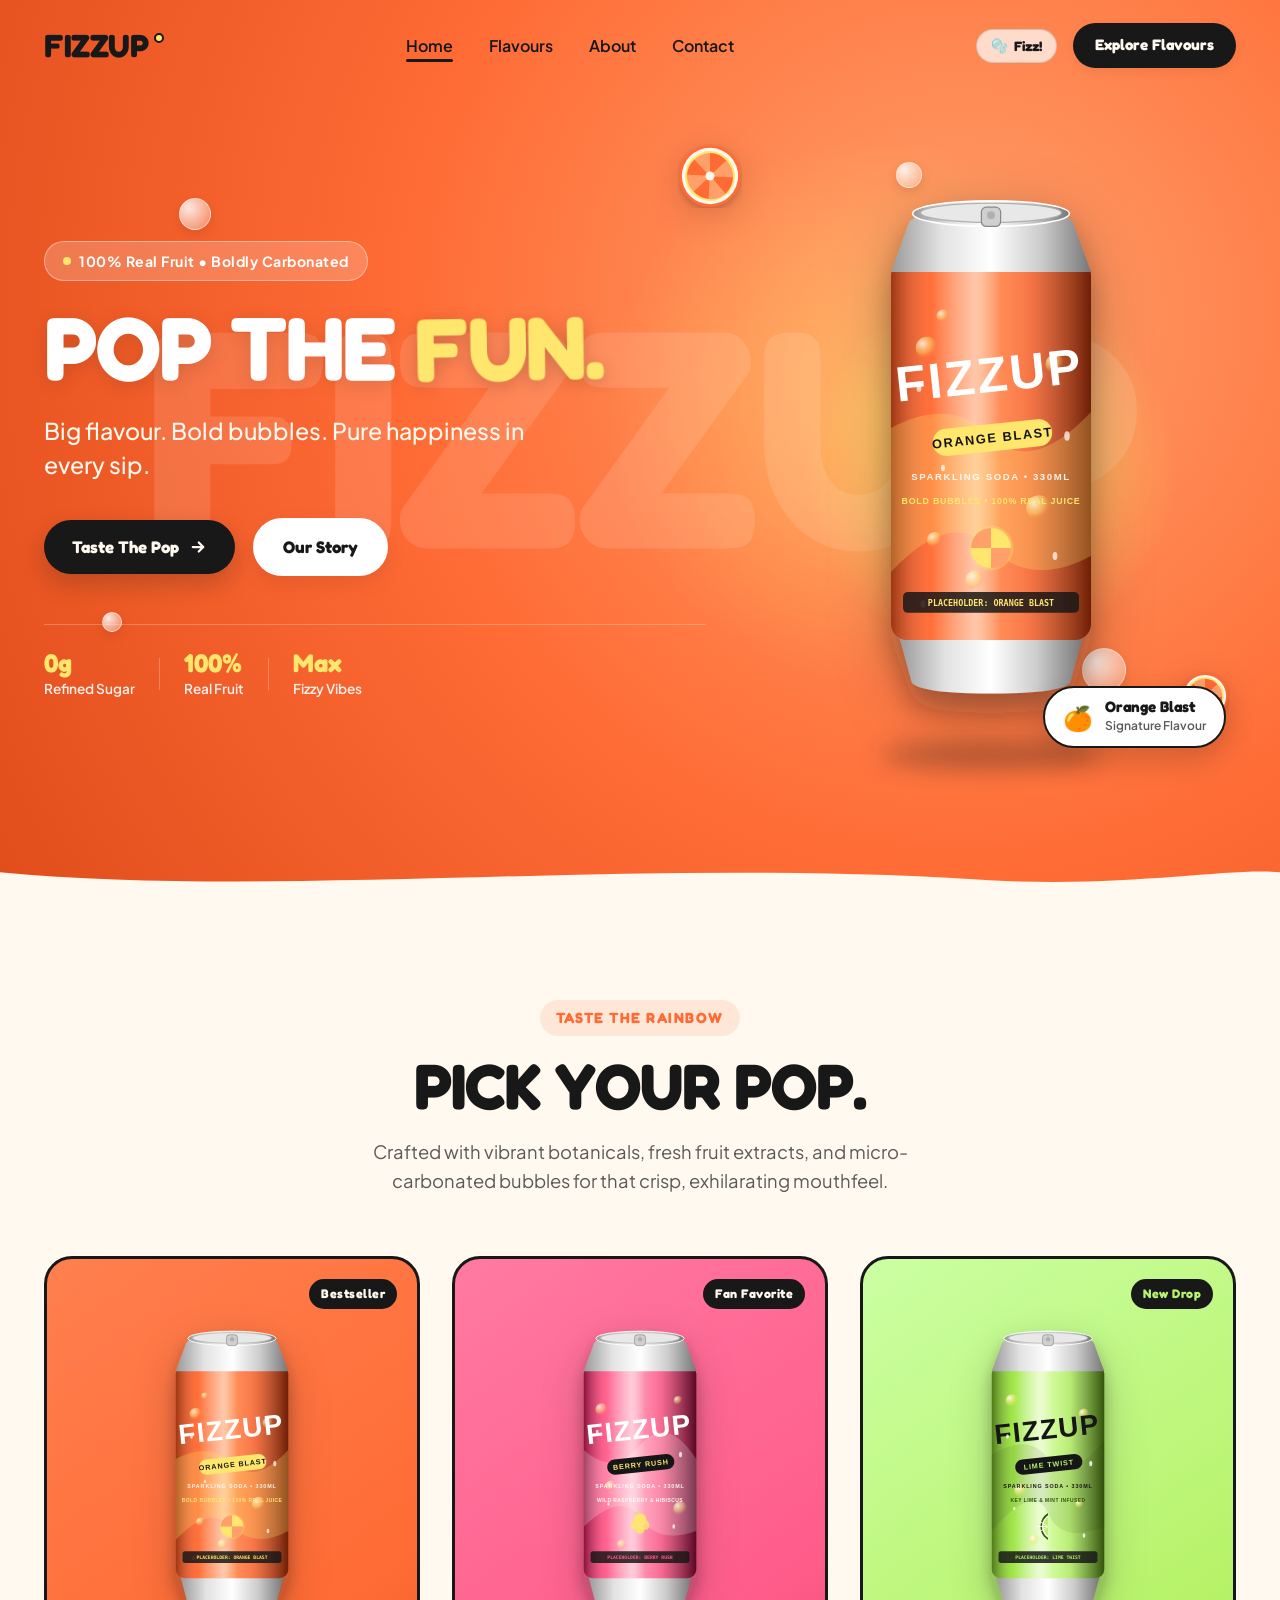
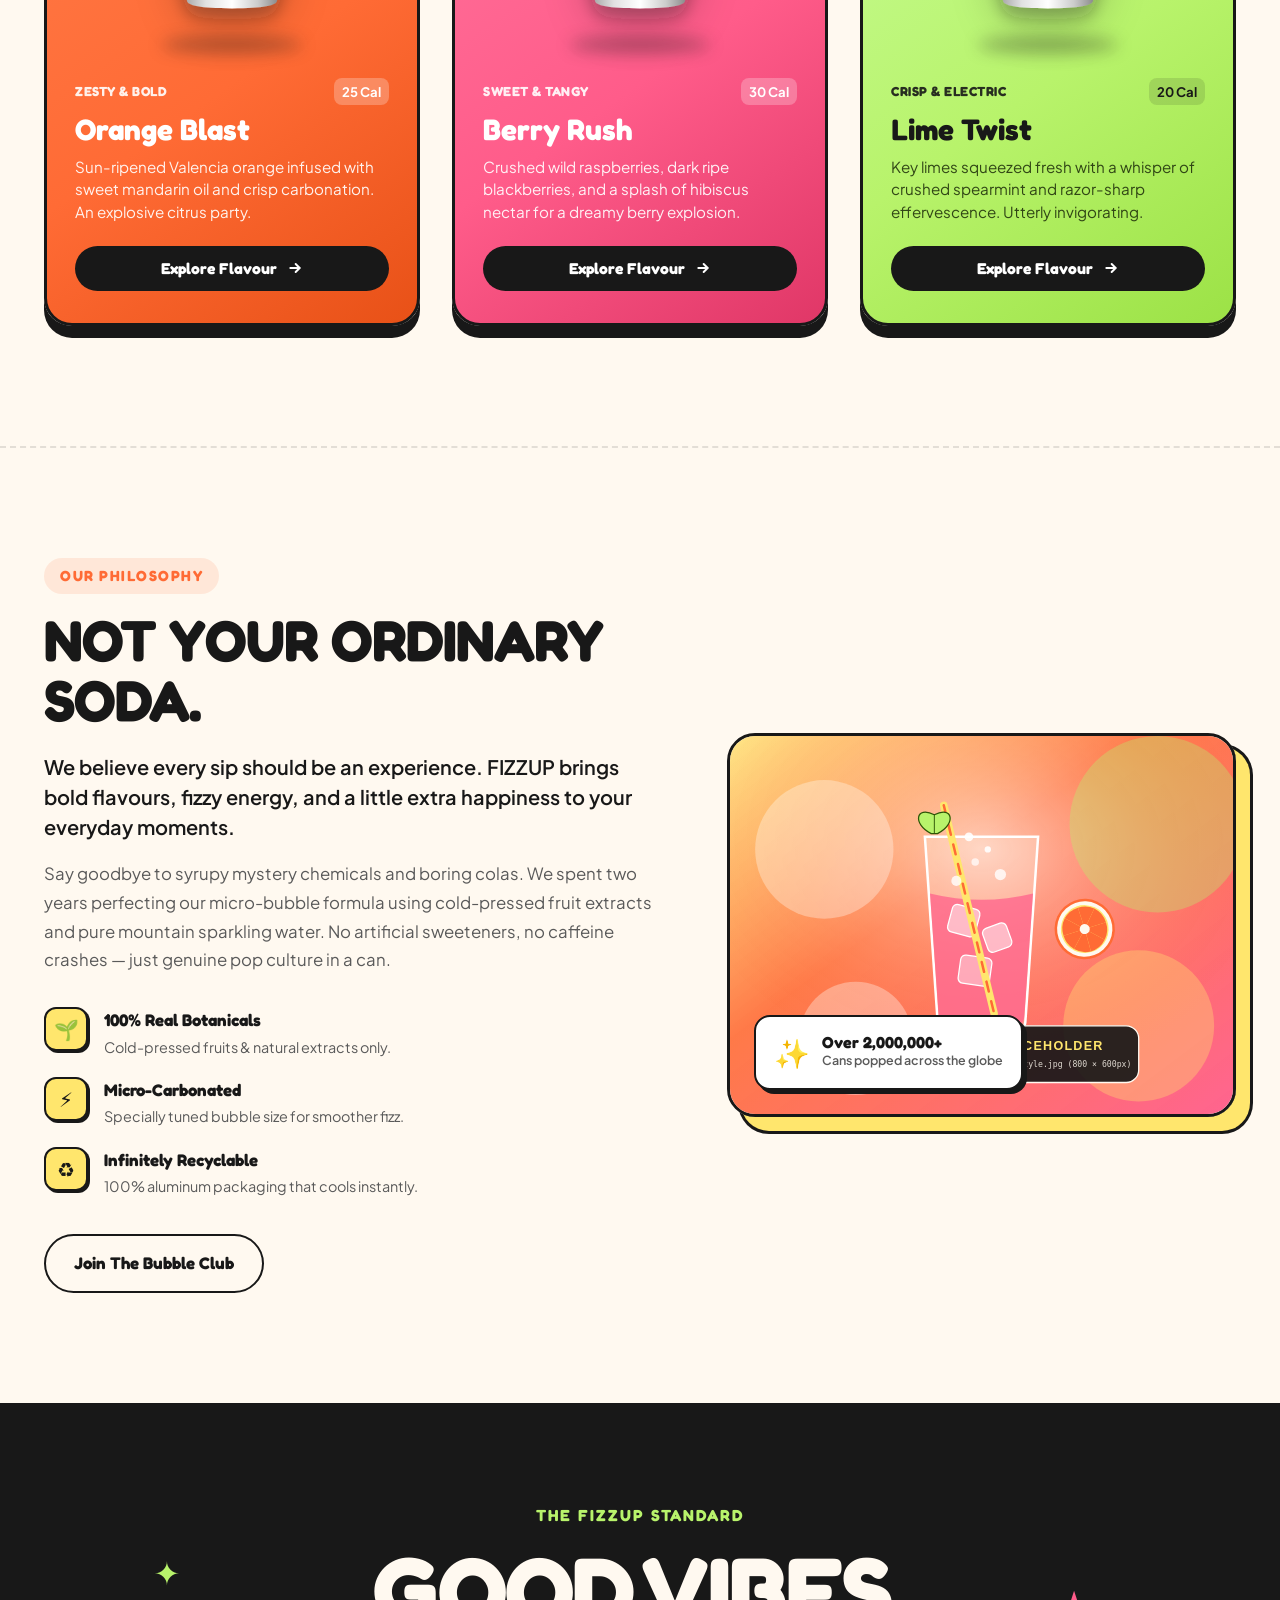
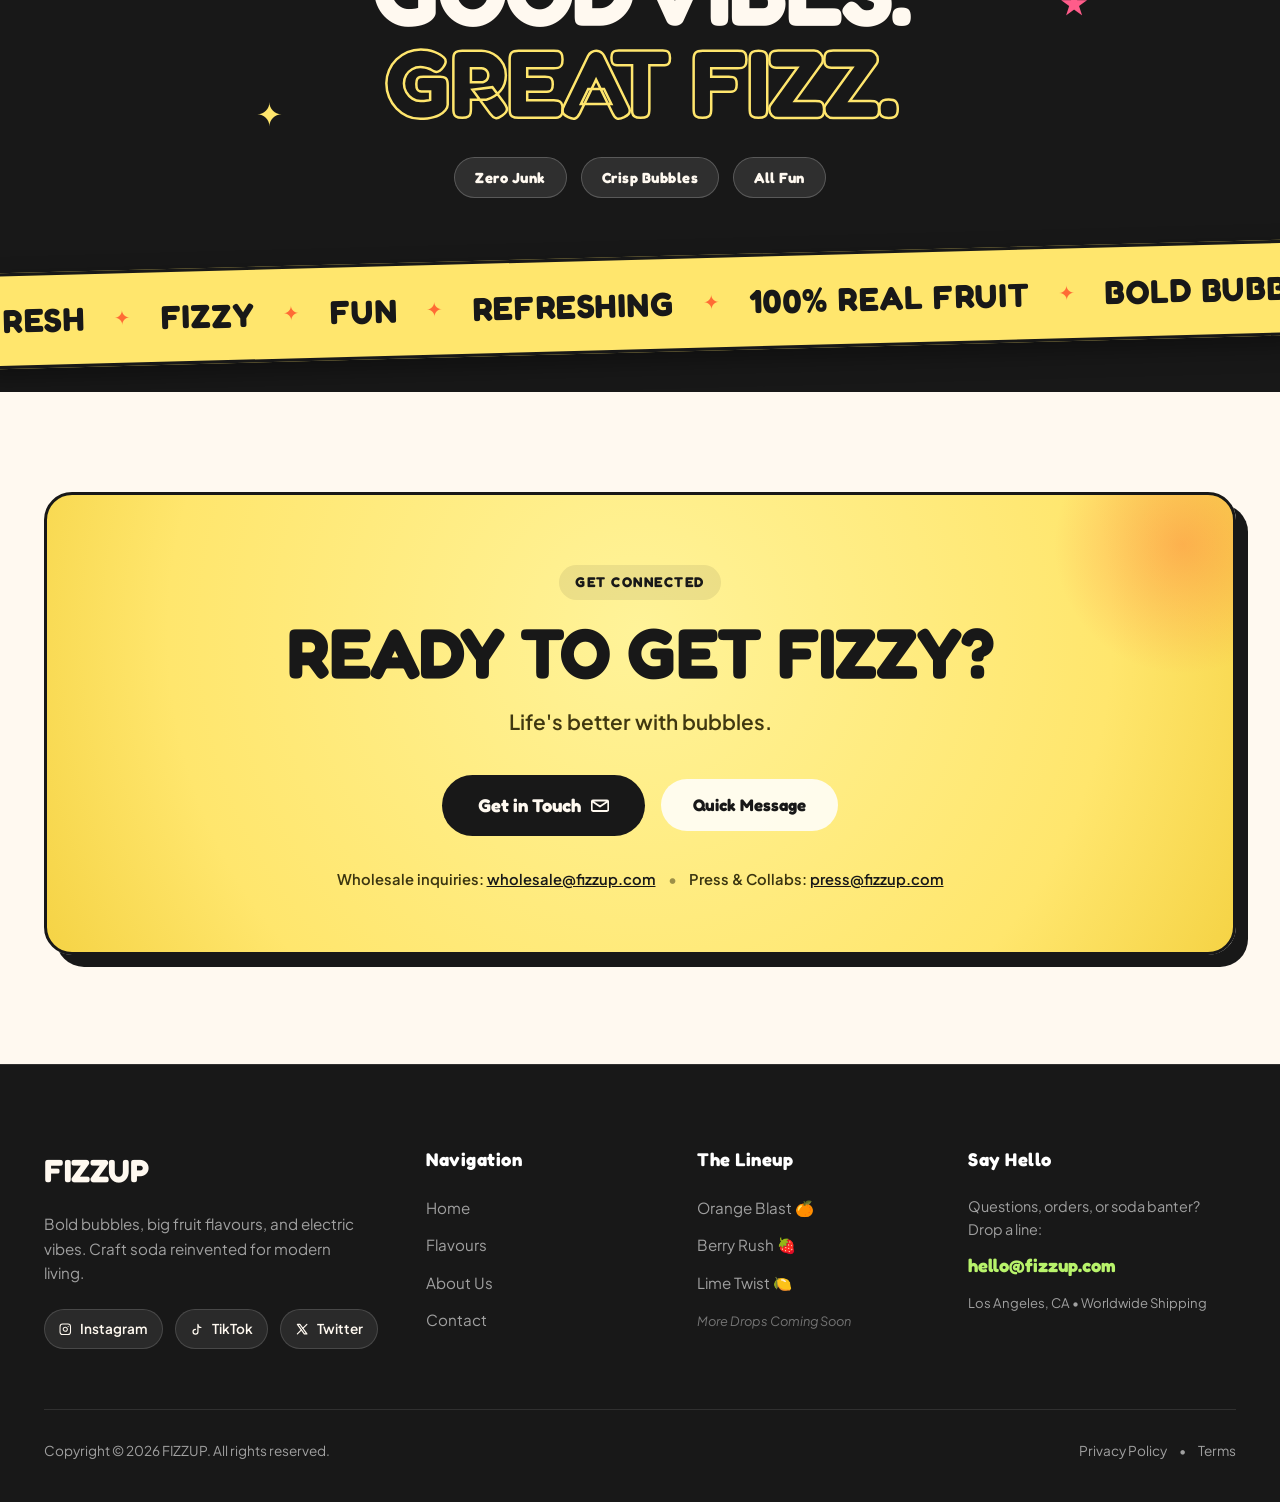
==== index.html @ 69616438 "Initial commit: FIZZUP modern soda brand static website" ====
<!DOCTYPE html>
<html lang="en">
<head>
  <meta charset="UTF-8">
  <meta name="viewport" content="width=device-width, initial-scale=1.0">
  <title>FIZZUP — Pop The Fun | Modern Craft Soda</title>
  <meta name="description" content="FIZZUP is a modern, playful craft soda brand. Big flavour. Bold bubbles. Pure happiness in every sip. Explore our flavours: Orange Blast, Berry Rush, and Lime Twist.">
  <meta name="theme-color" content="#FF6B35">

  <!-- Google Fonts: Fredoka (Bold & Rounded) + Plus Jakarta Sans (Clean Modern Sans) -->
  <link rel="preconnect" href="https://fonts.googleapis.com">
  <link rel="preconnect" href="https://fonts.gstatic.com" crossorigin>
  <link href="https://fonts.googleapis.com/css2?family=Fredoka:wght@500;600;700;800;900&family=Plus+Jakarta+Sans:wght@400;500;600;700;800&display=swap" rel="stylesheet">

  <link rel="stylesheet" href="style.css">
</head>
<body>

  <!-- ==============================================
       SECTION 1: NAVIGATION
       ============================================== -->
  <header class="header" id="navbar">
    <div class="nav-container">
      <!-- Left: Logo -->
      <a href="#home" class="logo" aria-label="FIZZUP Homepage">
        <span class="logo-text">FIZZUP</span>
        <span class="logo-bubble" aria-hidden="true"></span>
      </a>

      <!-- Center: Navigation Links -->
      <nav class="nav-menu" id="navMenu" aria-label="Primary Navigation">
        <ul class="nav-list">
          <li class="nav-item"><a href="#home" class="nav-link active">Home</a></li>
          <li class="nav-item"><a href="#flavours" class="nav-link">Flavours</a></li>
          <li class="nav-item"><a href="#about" class="nav-link">About</a></li>
          <li class="nav-item"><a href="#contact" class="nav-link">Contact</a></li>
        </ul>
      </nav>

      <!-- Right: Action CTA & Mobile Toggle -->
      <div class="nav-actions">
        <!-- Interactive sound effect toggle (Web Audio API synthesis) -->
        <button type="button" class="fizz-sound-btn" id="fizzSoundBtn" title="Play fizz sound effect" aria-label="Play fizz sound effect">
          <span class="fizz-icon" aria-hidden="true">🫧</span>
          <span class="fizz-text">Fizz!</span>
        </button>

        <a href="#flavours" class="btn btn-nav">Explore Flavours</a>

        <!-- Mobile Menu Toggle Button -->
        <button class="nav-toggle" id="navToggle" aria-label="Toggle navigation menu" aria-expanded="false" aria-controls="navMenu">
          <span class="hamburger-bar"></span>
          <span class="hamburger-bar"></span>
          <span class="hamburger-bar"></span>
        </button>
      </div>
    </div>
  </header>

  <!-- Mobile Overlay Backdrop -->
  <div class="mobile-backdrop" id="mobileBackdrop" aria-hidden="true"></div>

  <main>
    <!-- ==============================================
         SECTION 2: HERO SECTION
         ============================================== -->
    <section class="hero-section" id="home">
      <!-- Decorative radial gradient background elements -->
      <div class="hero-bg-glow" aria-hidden="true"></div>
      
      <!-- Oversized Background Typography -->
      <div class="hero-giant-watermark" aria-hidden="true">FIZZUP</div>

      <!-- Floating decorative particles & citrus slices -->
      <div class="floating-bubble bubble-1" aria-hidden="true"></div>
      <div class="floating-bubble bubble-2" aria-hidden="true"></div>
      <div class="floating-bubble bubble-3" aria-hidden="true"></div>
      <div class="floating-bubble bubble-4" aria-hidden="true"></div>
      
      <div class="floating-citrus citrus-1" aria-hidden="true">
        <img src="assets/images/citrus-slice.svg" alt="" width="64" height="64" loading="eager">
      </div>
      <div class="floating-citrus citrus-2" aria-hidden="true">
        <img src="assets/images/citrus-slice.svg" alt="" width="48" height="48" loading="eager">
      </div>

      <div class="container hero-container">
        <!-- Left: Headline & Description -->
        <div class="hero-content">
          <div class="hero-badge">
            <span class="badge-dot"></span>
            100% Real Fruit • Boldly Carbonated
          </div>

          <h1 class="hero-title">
            POP THE <span class="text-highlight">FUN.</span>
          </h1>

          <p class="hero-subtext">
            Big flavour. Bold bubbles. Pure happiness in every sip.
          </p>

          <div class="hero-cta-group">
            <a href="#flavours" class="btn btn-primary">
              <span>Taste The Pop</span>
              <svg class="btn-arrow" viewBox="0 0 20 20" fill="none" width="18" height="18" aria-hidden="true">
                <path d="M4.167 10h11.666m-5-5l5 5-5 5" stroke="currentColor" stroke-width="2.5" stroke-linecap="round" stroke-linejoin="round"/>
              </svg>
            </a>
            <a href="#about" class="btn btn-secondary">Our Story</a>
          </div>

          <!-- Quick stats / perks -->
          <div class="hero-perks">
            <div class="perk-item">
              <span class="perk-number">0g</span>
              <span class="perk-label">Refined Sugar</span>
            </div>
            <div class="perk-divider" aria-hidden="true"></div>
            <div class="perk-item">
              <span class="perk-number">100%</span>
              <span class="perk-label">Real Fruit</span>
            </div>
            <div class="perk-divider" aria-hidden="true"></div>
            <div class="perk-item">
              <span class="perk-number">Max</span>
              <span class="perk-label">Fizzy Vibes</span>
            </div>
          </div>
        </div>

        <!-- Right: Soda Can Visual with Soft Shadow & Parallax -->
        <div class="hero-visual" id="heroVisual">
          <div class="hero-can-wrapper">
            <!-- Decorative colored ring behind can -->
            <div class="can-backdrop-ring" aria-hidden="true"></div>

            <!-- Soda Can Placeholder -->
            <div class="soda-can-float">
              <!--
                Product Imagery Placeholder:
                Replace 'assets/images/can-orange-blast.svg' with your transparent PNG:
                e.g. assets/images/orange-blast-can.png
              -->
              <img 
                src="assets/images/can-orange-blast.svg" 
                alt="FIZZUP Orange Blast Soda Can - Bold Citrus Sparkler" 
                class="hero-can-img"
                id="heroCan"
                width="340" 
                height="595"
              >
            </div>

            <!-- Soft realistic shadow below the can -->
            <div class="can-ground-shadow" aria-hidden="true"></div>
          </div>

          <!-- Floating Flavour Tag Badge -->
          <div class="hero-flavour-badge" aria-hidden="true">
            <span class="badge-icon">🍊</span>
            <div class="badge-info">
              <span class="badge-title">Orange Blast</span>
              <span class="badge-sub">Signature Flavour</span>
            </div>
          </div>
        </div>
      </div>

      <!-- Smooth bottom curve divider -->
      <div class="hero-wave-divider" aria-hidden="true">
        <svg viewBox="0 0 1440 100" fill="none" preserveAspectRatio="none">
          <path d="M0,40 C320,95 700,10 1100,55 C1260,75 1380,30 1440,40 L1440,100 L0,100 Z" fill="#FFF9F0"/>
        </svg>
      </div>
    </section>

    <!-- ==============================================
         SECTION 3: EXPLORE OUR FLAVOURS
         ============================================== -->
    <section class="flavours-section" id="flavours">
      <div class="container">
        <div class="section-header text-center reveal">
          <span class="section-tag">Taste The Rainbow</span>
          <h2 class="section-title">PICK YOUR POP.</h2>
          <p class="section-subtitle">
            Crafted with vibrant botanicals, fresh fruit extracts, and micro-carbonated bubbles for that crisp, exhilarating mouthfeel.
          </p>
        </div>

        <!-- Flavour Cards Grid -->
        <div class="flavour-grid">
          <!-- Card 1: Orange Blast -->
          <article class="flavour-card card-orange reveal" data-flavour="orange">
            <div class="card-bg-glow" aria-hidden="true"></div>
            <div class="card-tag">Bestseller</div>

            <div class="card-image-wrap">
              <!-- Placeholder: Replace with assets/images/can-orange-blast.png -->
              <img 
                src="assets/images/can-orange-blast.svg" 
                alt="FIZZUP Orange Blast Soda Can" 
                class="flavour-can-img" 
                loading="lazy"
                width="220" 
                height="385"
              >
              <div class="card-can-shadow" aria-hidden="true"></div>
            </div>

            <div class="card-content">
              <div class="flavour-meta">
                <span class="meta-tag">Zesty &amp; Bold</span>
                <span class="meta-calories">25 Cal</span>
              </div>
              <h3 class="flavour-name">Orange Blast</h3>
              <p class="flavour-desc">
                Sun-ripened Valencia orange infused with sweet mandarin oil and crisp carbonation. An explosive citrus party.
              </p>
              <button 
                type="button" 
                class="btn btn-flavour open-flavour-modal" 
                data-target="orange"
                aria-label="Explore Orange Blast flavour details"
              >
                <span>Explore Flavour</span>
                <svg viewBox="0 0 20 20" fill="none" width="16" height="16" aria-hidden="true">
                  <path d="M4.167 10h11.666m-5-5l5 5-5 5" stroke="currentColor" stroke-width="2.5" stroke-linecap="round"/>
                </svg>
              </button>
            </div>
          </article>

          <!-- Card 2: Berry Rush -->
          <article class="flavour-card card-pink reveal" data-flavour="berry">
            <div class="card-bg-glow" aria-hidden="true"></div>
            <div class="card-tag">Fan Favorite</div>

            <div class="card-image-wrap">
              <!-- Placeholder: Replace with assets/images/can-berry-rush.png -->
              <img 
                src="assets/images/can-berry-rush.svg" 
                alt="FIZZUP Berry Rush Soda Can" 
                class="flavour-can-img" 
                loading="lazy"
                width="220" 
                height="385"
              >
              <div class="card-can-shadow" aria-hidden="true"></div>
            </div>

            <div class="card-content">
              <div class="flavour-meta">
                <span class="meta-tag">Sweet &amp; Tangy</span>
                <span class="meta-calories">30 Cal</span>
              </div>
              <h3 class="flavour-name">Berry Rush</h3>
              <p class="flavour-desc">
                Crushed wild raspberries, dark ripe blackberries, and a splash of hibiscus nectar for a dreamy berry explosion.
              </p>
              <button 
                type="button" 
                class="btn btn-flavour open-flavour-modal" 
                data-target="berry"
                aria-label="Explore Berry Rush flavour details"
              >
                <span>Explore Flavour</span>
                <svg viewBox="0 0 20 20" fill="none" width="16" height="16" aria-hidden="true">
                  <path d="M4.167 10h11.666m-5-5l5 5-5 5" stroke="currentColor" stroke-width="2.5" stroke-linecap="round"/>
                </svg>
              </button>
            </div>
          </article>

          <!-- Card 3: Lime Twist -->
          <article class="flavour-card card-green reveal" data-flavour="lime">
            <div class="card-bg-glow" aria-hidden="true"></div>
            <div class="card-tag">New Drop</div>

            <div class="card-image-wrap">
              <!-- Placeholder: Replace with assets/images/can-lime-twist.png -->
              <img 
                src="assets/images/can-lime-twist.svg" 
                alt="FIZZUP Lime Twist Soda Can" 
                class="flavour-can-img" 
                loading="lazy"
                width="220" 
                height="385"
              >
              <div class="card-can-shadow" aria-hidden="true"></div>
            </div>

            <div class="card-content">
              <div class="flavour-meta">
                <span class="meta-tag">Crisp &amp; Electric</span>
                <span class="meta-calories">20 Cal</span>
              </div>
              <h3 class="flavour-name">Lime Twist</h3>
              <p class="flavour-desc">
                Key limes squeezed fresh with a whisper of crushed spearmint and razor-sharp effervescence. Utterly invigorating.
              </p>
              <button 
                type="button" 
                class="btn btn-flavour open-flavour-modal" 
                data-target="lime"
                aria-label="Explore Lime Twist flavour details"
              >
                <span>Explore Flavour</span>
                <svg viewBox="0 0 20 20" fill="none" width="16" height="16" aria-hidden="true">
                  <path d="M4.167 10h11.666m-5-5l5 5-5 5" stroke="currentColor" stroke-width="2.5" stroke-linecap="round"/>
                </svg>
              </button>
            </div>
          </article>
        </div>
      </div>
    </section>

    <!-- ==============================================
         SECTION 4: BRAND STORY
         ============================================== -->
    <section class="brand-story-section" id="about">
      <div class="container">
        <div class="story-grid">
          <!-- Text Column (Left) -->
          <div class="story-content reveal">
            <span class="section-tag">Our Philosophy</span>
            <h2 class="story-heading">
              NOT YOUR ORDINARY SODA.
            </h2>
            <p class="story-lead">
              We believe every sip should be an experience. FIZZUP brings bold flavours, fizzy energy, and a little extra happiness to your everyday moments.
            </p>
            <p class="story-body">
              Say goodbye to syrupy mystery chemicals and boring colas. We spent two years perfecting our micro-bubble formula using cold-pressed fruit extracts and pure mountain sparkling water. No artificial sweeteners, no caffeine crashes — just genuine pop culture in a can.
            </p>

            <!-- Key Feature Badges -->
            <div class="story-features">
              <div class="feature-item">
                <div class="feature-icon" aria-hidden="true">🌱</div>
                <div class="feature-text">
                  <h4>100% Real Botanicals</h4>
                  <p>Cold-pressed fruits & natural extracts only.</p>
                </div>
              </div>

              <div class="feature-item">
                <div class="feature-icon" aria-hidden="true">⚡</div>
                <div class="feature-text">
                  <h4>Micro-Carbonated</h4>
                  <p>Specially tuned bubble size for smoother fizz.</p>
                </div>
              </div>

              <div class="feature-item">
                <div class="feature-icon" aria-hidden="true">♻️</div>
                <div class="feature-text">
                  <h4>Infinitely Recyclable</h4>
                  <p>100% aluminum packaging that cools instantly.</p>
                </div>
              </div>
            </div>

            <div class="story-cta">
              <a href="#contact" class="btn btn-secondary-dark">Join The Bubble Club</a>
            </div>
          </div>

          <!-- Media / Placeholder Column (Right) -->
          <div class="story-media reveal">
            <div class="story-image-card">
              <!-- Placeholder: Replace with assets/images/brand-lifestyle.jpg -->
              <img 
                src="assets/images/brand-story.svg" 
                alt="FIZZUP Sparkling Soda Lifestyle and Pouring Glass Placeholder" 
                class="story-img"
                loading="lazy"
                width="640" 
                height="480"
              >
              
              <!-- Floating stat chip on image -->
              <div class="story-float-card" aria-hidden="true">
                <span class="float-emoji">✨</span>
                <div>
                  <span class="float-title">Over 2,000,000+</span>
                  <span class="float-sub">Cans popped across the globe</span>
                </div>
              </div>
            </div>
          </div>
        </div>
      </div>
    </section>

    <!-- ==============================================
         SECTION 5: FULL-WIDTH STATEMENT & MARQUEE
         ============================================== -->
    <section class="statement-section" aria-label="Brand Mantra">
      <div class="statement-banner">
        <div class="statement-particles" aria-hidden="true">
          <span class="sparkle s1">✦</span>
          <span class="sparkle s2">★</span>
          <span class="sparkle s3">✦</span>
        </div>

        <div class="container text-center">
          <p class="statement-pretitle">The FIZZUP Standard</p>
          <h2 class="statement-headline">
            GOOD VIBES. <br><span class="outline-text">GREAT FIZZ.</span>
          </h2>
          <div class="statement-badge-row">
            <span class="pill-badge">Zero Junk</span>
            <span class="pill-badge">Crisp Bubbles</span>
            <span class="pill-badge">All Fun</span>
          </div>
        </div>
      </div>

      <!-- Scrolling Marquee Banner -->
      <div class="marquee-wrapper" aria-hidden="true">
        <div class="marquee-track">
          <div class="marquee-group">
            <span>FRESH</span><span class="star-sep">✦</span>
            <span>FIZZY</span><span class="star-sep">✦</span>
            <span>FUN</span><span class="star-sep">✦</span>
            <span>REFRESHING</span><span class="star-sep">✦</span>
            <span>100% REAL FRUIT</span><span class="star-sep">✦</span>
            <span>BOLD BUBBLES</span><span class="star-sep">✦</span>
            <span>CRISP SIP</span><span class="star-sep">✦</span>
            <span>POP THE FUN</span><span class="star-sep">✦</span>
          </div>
          <div class="marquee-group" aria-hidden="true">
            <span>FRESH</span><span class="star-sep">✦</span>
            <span>FIZZY</span><span class="star-sep">✦</span>
            <span>FUN</span><span class="star-sep">✦</span>
            <span>REFRESHING</span><span class="star-sep">✦</span>
            <span>100% REAL FRUIT</span><span class="star-sep">✦</span>
            <span>BOLD BUBBLES</span><span class="star-sep">✦</span>
            <span>CRISP SIP</span><span class="star-sep">✦</span>
            <span>POP THE FUN</span><span class="star-sep">✦</span>
          </div>
        </div>
      </div>
    </section>

    <!-- ==============================================
         SECTION 6: CONTACT / CTA
         ============================================== -->
    <section class="contact-section" id="contact">
      <div class="container">
        <div class="contact-card reveal">
          <div class="contact-decor-glow" aria-hidden="true"></div>

          <div class="contact-content text-center">
            <span class="contact-tag">Get Connected</span>
            <h2 class="contact-heading">READY TO GET FIZZY?</h2>
            <p class="contact-subtext">Life's better with bubbles.</p>

            <div class="contact-actions">
              <a href="mailto:hello@fizzup.com" class="btn btn-cta" id="contactCtaBtn">
                <span>Get in Touch</span>
                <svg viewBox="0 0 20 20" fill="none" width="18" height="18" aria-hidden="true">
                  <path d="M2.5 6.667L10 11.667L17.5 6.667M2.5 5H17.5C18.42 5 19.167 5.746 19.167 6.667V15C19.167 15.92 18.42 16.667 17.5 16.667H2.5C1.58 16.667 0.833 15.92 0.833 15V6.667C0.833 5.746 1.58 5 2.5 5Z" stroke="currentColor" stroke-width="2" stroke-linecap="round" stroke-linejoin="round"/>
                </svg>
              </a>
              <button type="button" class="btn btn-secondary-light" id="openQuickFormBtn">
                Quick Message
              </button>
            </div>

            <!-- Quick interactive inline message form (hidden by default, toggles on click) -->
            <form class="quick-contact-form" id="quickContactForm" style="display: none;" aria-label="Quick contact message form">
              <div class="form-row">
                <input type="text" id="contactName" placeholder="Your name" required class="form-input">
                <input type="email" id="contactEmail" placeholder="your@email.com" required class="form-input">
              </div>
              <textarea id="contactMessage" rows="3" placeholder="Tell us how you'd like to collaborate or where to stock FIZZUP..." required class="form-input"></textarea>
              <button type="submit" class="btn btn-primary btn-submit">
                <span>Send Message</span>
              </button>
              <div class="form-feedback" id="formFeedback" role="status" aria-live="polite"></div>
            </form>

            <div class="contact-direct-links">
              <span>Wholesale inquiries: <a href="mailto:wholesale@fizzup.com">wholesale@fizzup.com</a></span>
              <span class="dot-sep">•</span>
              <span>Press &amp; Collabs: <a href="mailto:press@fizzup.com">press@fizzup.com</a></span>
            </div>
          </div>
        </div>
      </div>
    </section>
  </main>

  <!-- ==============================================
       SECTION 7: FOOTER
       ============================================== -->
  <footer class="footer">
    <div class="container">
      <div class="footer-top">
        <!-- Brand Info -->
        <div class="footer-brand">
          <a href="#home" class="logo logo-footer" aria-label="FIZZUP Home">
            <span class="logo-text">FIZZUP</span>
          </a>
          <p class="footer-tagline">
            Bold bubbles, big fruit flavours, and electric vibes. Craft soda reinvented for modern living.
          </p>
          <div class="footer-socials">
            <a href="https://instagram.com" target="_blank" rel="noopener noreferrer" class="social-link" aria-label="FIZZUP on Instagram">
              <svg width="20" height="20" viewBox="0 0 24 24" fill="none" stroke="currentColor" stroke-width="2" stroke-linecap="round" stroke-linejoin="round" aria-hidden="true">
                <rect x="2" y="2" width="20" height="20" rx="5" ry="5"></rect>
                <path d="M16 11.37A4 4 0 1 1 12.63 8 4 4 0 0 1 16 11.37z"></path>
                <line x1="17.5" y1="6.5" x2="17.51" y2="6.5"></line>
              </svg>
              <span>Instagram</span>
            </a>
            <a href="https://tiktok.com" target="_blank" rel="noopener noreferrer" class="social-link" aria-label="FIZZUP on TikTok">
              <svg width="20" height="20" viewBox="0 0 24 24" fill="none" stroke="currentColor" stroke-width="2" stroke-linecap="round" stroke-linejoin="round" aria-hidden="true">
                <path d="M9 12a4 4 0 1 0 4 4V4a5 5 0 0 0 5 5"></path>
              </svg>
              <span>TikTok</span>
            </a>
            <a href="https://twitter.com" target="_blank" rel="noopener noreferrer" class="social-link" aria-label="FIZZUP on X / Twitter">
              <svg width="20" height="20" viewBox="0 0 24 24" fill="none" stroke="currentColor" stroke-width="2" stroke-linecap="round" stroke-linejoin="round" aria-hidden="true">
                <path d="M4 4l11.733 16h4.267l-11.733 -16z"></path>
                <path d="M4 20l6.768 -6.768m2.46 -2.46l6.772 -6.772"></path>
              </svg>
              <span>Twitter</span>
            </a>
          </div>
        </div>

        <!-- Navigation Links -->
        <div class="footer-links-col">
          <h4 class="footer-col-title">Navigation</h4>
          <ul class="footer-nav">
            <li><a href="#home">Home</a></li>
            <li><a href="#flavours">Flavours</a></li>
            <li><a href="#about">About Us</a></li>
            <li><a href="#contact">Contact</a></li>
          </ul>
        </div>

        <!-- Flavours List -->
        <div class="footer-links-col">
          <h4 class="footer-col-title">The Lineup</h4>
          <ul class="footer-nav">
            <li><a href="#flavours" class="flavour-quick-link" data-target="orange">Orange Blast 🍊</a></li>
            <li><a href="#flavours" class="flavour-quick-link" data-target="berry">Berry Rush 🍓</a></li>
            <li><a href="#flavours" class="flavour-quick-link" data-target="lime">Lime Twist 🍋</a></li>
            <li><span class="upcoming-label">More Drops Coming Soon</span></li>
          </ul>
        </div>

        <!-- Contact Email Box -->
        <div class="footer-links-col">
          <h4 class="footer-col-title">Say Hello</h4>
          <p class="footer-contact-info">
            Questions, orders, or soda banter? Drop a line:
          </p>
          <a href="mailto:hello@fizzup.com" class="footer-email-link">
            hello@fizzup.com
          </a>
          <span class="footer-location">Los Angeles, CA • Worldwide Shipping</span>
        </div>
      </div>

      <!-- Footer Bottom -->
      <div class="footer-bottom">
        <p class="copyright">
          Copyright &copy; 2026 FIZZUP. All rights reserved.
        </p>
        <div class="footer-legal">
          <a href="#privacy" onclick="alert('Privacy Policy: FIZZUP strictly protects your data. We never share customer information.'); return false;">Privacy Policy</a>
          <span class="sep">•</span>
          <a href="#terms" onclick="alert('Terms of Service: Stay hydrated, drink responsibly, and enjoy the bubbles!'); return false;">Terms</a>
        </div>
      </div>
    </div>
  </footer>

  <!-- ==============================================
       INTERACTIVE FLAVOUR DETAIL MODAL
       ============================================== -->
  <div class="modal-backdrop" id="flavourModal" role="dialog" aria-modal="true" aria-labelledby="modalTitle" aria-hidden="true">
    <div class="modal-card">
      <button type="button" class="modal-close" id="modalCloseBtn" aria-label="Close details modal">&times;</button>
      <div class="modal-body" id="modalBody">
        <!-- Content injected dynamically via script.js -->
      </div>
    </div>
  </div>

  <script src="script.js"></script>
</body>
</html>
---- style.css ----
/* ==========================================================================
   FIZZUP — Modern Craft Soda Static Site Stylesheet
   ========================================================================== */

/* --------------------------------------------------------------------------
   1. Design Tokens & CSS Variables
   -------------------------------------------------------------------------- */
:root {
  /* Brand Palette */
  --color-electric-orange: #FF6B35;
  --color-lemon-yellow: #FFE66D;
  --color-strawberry-pink: #FF5C8A;
  --color-fresh-lime: #B8F36B;
  --color-deep-black: #181818;
  --color-cream-white: #FFF9F0;

  /* Neutrals & Alpha Accents */
  --color-white: #FFFFFF;
  --color-text-muted: #5A5A5A;
  --color-text-light: #A0A0A0;
  --color-border-light: rgba(24, 24, 24, 0.08);
  --color-glass-white: rgba(255, 255, 255, 0.85);
  --color-glass-dark: rgba(24, 24, 24, 0.88);

  /* Typography */
  --font-heading: 'Fredoka', cursive, system-ui, -apple-system, sans-serif;
  --font-body: 'Plus Jakarta Sans', system-ui, -apple-system, sans-serif;

  /* Shadows */
  --shadow-sm: 0 4px 12px rgba(24, 24, 24, 0.06);
  --shadow-md: 0 10px 30px rgba(24, 24, 24, 0.08);
  --shadow-lg: 0 20px 50px rgba(24, 24, 24, 0.14);
  --shadow-pill: 0 8px 24px rgba(255, 107, 53, 0.28);
  --shadow-can: 0 26px 40px -10px rgba(24, 24, 24, 0.35);

  /* Radii */
  --radius-sm: 8px;
  --radius-md: 16px;
  --radius-lg: 28px;
  --radius-pill: 9999px;

  /* Transitions */
  --transition-fast: 0.2s cubic-bezier(0.16, 1, 0.3, 1);
  --transition-medium: 0.35s cubic-bezier(0.16, 1, 0.3, 1);
  --transition-slow: 0.6s cubic-bezier(0.16, 1, 0.3, 1);
}

/* --------------------------------------------------------------------------
   2. Reset & Base Styles
   -------------------------------------------------------------------------- */
*,
*::before,
*::after {
  box-sizing: border-box;
  margin: 0;
  padding: 0;
}

html {
  scroll-behavior: smooth;
  font-size: 16px;
  -webkit-font-smoothing: antialiased;
  -moz-osx-font-smoothing: grayscale;
}

body {
  font-family: var(--font-body);
  background-color: var(--color-cream-white);
  color: var(--color-deep-black);
  line-height: 1.6;
  overflow-x: hidden;
  position: relative;
}

img, svg {
  display: block;
  max-width: 100%;
  height: auto;
}

a {
  color: inherit;
  text-decoration: none;
}

button {
  font-family: inherit;
  border: none;
  background: none;
  cursor: pointer;
  outline: none;
}

ul {
  list-style: none;
}

/* Layout Utilities */
.container {
  width: 100%;
  max-width: 1240px;
  margin-left: auto;
  margin-right: auto;
  padding-left: 24px;
  padding-right: 24px;
}

.text-center {
  text-align: center;
}

/* --------------------------------------------------------------------------
   3. Buttons & Interactive Elements
   -------------------------------------------------------------------------- */
.btn {
  display: inline-flex;
  align-items: center;
  justify-content: center;
  gap: 10px;
  padding: 14px 28px;
  font-family: var(--font-heading);
  font-size: 1.05rem;
  font-weight: 700;
  border-radius: var(--radius-pill);
  transition: transform var(--transition-fast), box-shadow var(--transition-fast), background-color var(--transition-fast), color var(--transition-fast);
  cursor: pointer;
  text-decoration: none;
  white-space: nowrap;
}

.btn:active {
  transform: scale(0.97);
}

.btn-primary {
  background-color: var(--color-deep-black);
  color: var(--color-cream-white);
  box-shadow: 0 10px 24px rgba(24, 24, 24, 0.22);
}

.btn-primary:hover {
  background-color: #2b2b2b;
  transform: translateY(-3px);
  box-shadow: 0 16px 32px rgba(24, 24, 24, 0.32);
}

.btn-primary .btn-arrow {
  transition: transform var(--transition-medium);
}

.btn-primary:hover .btn-arrow {
  transform: translateX(5px);
}

.btn-secondary {
  background-color: var(--color-white);
  color: var(--color-deep-black);
  border: 2px solid var(--color-white);
  box-shadow: 0 8px 20px rgba(0, 0, 0, 0.08);
}

.btn-secondary:hover {
  background-color: transparent;
  color: var(--color-white);
  transform: translateY(-3px);
}

.btn-secondary-dark {
  background-color: transparent;
  color: var(--color-deep-black);
  border: 2.5px solid var(--color-deep-black);
}

.btn-secondary-dark:hover {
  background-color: var(--color-deep-black);
  color: var(--color-cream-white);
  transform: translateY(-3px);
}

.btn-nav {
  padding: 10px 22px;
  font-size: 0.95rem;
  background-color: var(--color-deep-black);
  color: var(--color-cream-white);
  box-shadow: var(--shadow-sm);
}

.btn-nav:hover {
  background-color: #333333;
  transform: translateY(-2px);
  box-shadow: var(--shadow-md);
}

.btn-flavour {
  width: 100%;
  background-color: var(--color-deep-black);
  color: var(--color-white);
  padding: 13px 20px;
  font-size: 0.98rem;
}

.btn-flavour:hover {
  background-color: #2e2e2e;
  transform: translateY(-2px);
  box-shadow: 0 8px 18px rgba(0, 0, 0, 0.18);
}

.btn-cta {
  background-color: var(--color-deep-black);
  color: var(--color-cream-white);
  padding: 16px 36px;
  font-size: 1.15rem;
}

.btn-cta:hover {
  background-color: #2b2b2b;
  transform: translateY(-3px) scale(1.02);
  box-shadow: 0 16px 36px rgba(24, 24, 24, 0.28);
}

.btn-secondary-light {
  background-color: rgba(255, 255, 255, 0.85);
  color: var(--color-deep-black);
  padding: 16px 32px;
  font-size: 1.05rem;
}

.btn-secondary-light:hover {
  background-color: var(--color-white);
  transform: translateY(-3px);
  box-shadow: 0 12px 24px rgba(0, 0, 0, 0.12);
}

/* Sound Effect Button */
.fizz-sound-btn {
  display: inline-flex;
  align-items: center;
  gap: 6px;
  padding: 8px 14px;
  background: rgba(255, 255, 255, 0.7);
  backdrop-filter: blur(8px);
  -webkit-backdrop-filter: blur(8px);
  border: 1.5px solid rgba(24, 24, 24, 0.15);
  border-radius: var(--radius-pill);
  font-family: var(--font-heading);
  font-size: 0.85rem;
  font-weight: 700;
  color: var(--color-deep-black);
  transition: transform var(--transition-fast), background-color var(--transition-fast);
}

.fizz-sound-btn:hover {
  background-color: var(--color-white);
  transform: scale(1.08);
  border-color: var(--color-deep-black);
}

.fizz-sound-btn:active {
  transform: scale(0.95);
}

/* --------------------------------------------------------------------------
   4. Section 1 — Navigation Bar
   -------------------------------------------------------------------------- */
.header {
  position: fixed;
  top: 0;
  left: 0;
  right: 0;
  z-index: 1000;
  padding: 20px 0;
  transition: padding var(--transition-medium), background-color var(--transition-medium), backdrop-filter var(--transition-medium), box-shadow var(--transition-medium);
}

.header.scrolled {
  padding: 12px 0;
  background-color: rgba(255, 249, 240, 0.92);
  backdrop-filter: blur(12px);
  -webkit-backdrop-filter: blur(12px);
  box-shadow: 0 4px 20px rgba(24, 24, 24, 0.06);
}

.nav-container {
  max-width: 1240px;
  margin: 0 auto;
  padding: 0 24px;
  display: flex;
  align-items: center;
  justify-content: space-between;
}

/* Logo */
.logo {
  display: flex;
  align-items: center;
  gap: 6px;
  font-family: var(--font-heading);
  font-size: 2rem;
  font-weight: 900;
  letter-spacing: -0.5px;
  color: var(--color-deep-black);
  transition: transform var(--transition-fast);
}

.logo:hover {
  transform: scale(1.04);
}

.logo-bubble {
  width: 10px;
  height: 10px;
  border-radius: 50%;
  background-color: var(--color-lemon-yellow);
  border: 2px solid var(--color-deep-black);
  transform: translateY(-8px);
  animation: pulseBubble 2s infinite ease-in-out;
}

@keyframes pulseBubble {
  0%, 100% { transform: translateY(-8px) scale(1); }
  50% { transform: translateY(-12px) scale(1.3); background-color: var(--color-fresh-lime); }
}

/* Nav Menu */
.nav-menu {
  display: flex;
  align-items: center;
}

.nav-list {
  display: flex;
  align-items: center;
  gap: 36px;
}

.nav-link {
  font-family: var(--font-body);
  font-size: 1rem;
  font-weight: 600;
  color: var(--color-deep-black);
  position: relative;
  padding: 6px 0;
  transition: color var(--transition-fast);
}

.nav-link::after {
  content: '';
  position: absolute;
  bottom: 0;
  left: 0;
  width: 0%;
  height: 2.5px;
  background-color: var(--color-deep-black);
  border-radius: 2px;
  transition: width var(--transition-medium);
}

.nav-link:hover::after,
.nav-link.active::after {
  width: 100%;
}

.nav-actions {
  display: flex;
  align-items: center;
  gap: 16px;
}

/* Mobile Hamburger Toggle */
.nav-toggle {
  display: none;
  flex-direction: column;
  justify-content: space-between;
  width: 28px;
  height: 20px;
  z-index: 1010;
  cursor: pointer;
}

.hamburger-bar {
  display: block;
  height: 3px;
  width: 100%;
  background-color: var(--color-deep-black);
  border-radius: 3px;
  transition: transform var(--transition-medium), opacity var(--transition-fast);
}

.nav-toggle.open .hamburger-bar:nth-child(1) {
  transform: translateY(8.5px) rotate(45deg);
}

.nav-toggle.open .hamburger-bar:nth-child(2) {
  opacity: 0;
}

.nav-toggle.open .hamburger-bar:nth-child(3) {
  transform: translateY(-8.5px) rotate(-45deg);
}

.mobile-backdrop {
  display: none;
  position: fixed;
  inset: 0;
  background-color: rgba(24, 24, 24, 0.4);
  backdrop-filter: blur(4px);
  z-index: 998;
}

.mobile-backdrop.active {
  display: block;
}

/* --------------------------------------------------------------------------
   5. Section 2 — Hero Section
   -------------------------------------------------------------------------- */
.hero-section {
  position: relative;
  min-height: 100vh;
  padding-top: 130px;
  padding-bottom: 90px;
  background: var(--color-electric-orange);
  background: radial-gradient(circle at 75% 35%, #FFA06B 0%, var(--color-electric-orange) 50%, #E04D1B 100%);
  color: var(--color-white);
  display: flex;
  flex-direction: column;
  justify-content: center;
  overflow: hidden;
}

/* Radial Glow Behind Content */
.hero-bg-glow {
  position: absolute;
  top: 15%;
  right: 10%;
  width: 550px;
  height: 550px;
  border-radius: 50%;
  background: radial-gradient(circle, rgba(255, 230, 109, 0.4) 0%, rgba(255, 107, 53, 0) 70%);
  pointer-events: none;
  animation: pulseGlow 6s ease-in-out infinite alternate;
}

@keyframes pulseGlow {
  0% { transform: scale(0.9) translate(0, 0); opacity: 0.6; }
  100% { transform: scale(1.15) translate(20px, -20px); opacity: 0.95; }
}

/* Oversized Watermark Typography Behind Can */
.hero-giant-watermark {
  position: absolute;
  top: 48%;
  left: 50%;
  transform: translate(-50%, -50%);
  font-family: var(--font-heading);
  font-size: clamp(8rem, 24vw, 24rem);
  font-weight: 900;
  line-height: 0.8;
  color: rgba(255, 255, 255, 0.12);
  letter-spacing: -4px;
  user-select: none;
  pointer-events: none;
  z-index: 1;
  white-space: nowrap;
}

/* Floating Citrus & Bubbles */
.floating-bubble {
  position: absolute;
  border-radius: 50%;
  background: radial-gradient(circle at 30% 30%, rgba(255, 255, 255, 0.85), rgba(255, 255, 255, 0.2));
  border: 1px solid rgba(255, 255, 255, 0.5);
  box-shadow: 0 4px 12px rgba(0, 0, 0, 0.1);
  pointer-events: none;
  z-index: 2;
  animation: floatBubble 5s ease-in-out infinite alternate;
}

.bubble-1 { width: 32px; height: 32px; top: 22%; left: 14%; animation-duration: 4.2s; }
.bubble-2 { width: 20px; height: 20px; top: 68%; left: 8%; animation-duration: 5.5s; }
.bubble-3 { width: 26px; height: 26px; top: 18%; right: 28%; animation-duration: 4.8s; }
.bubble-4 { width: 44px; height: 44px; top: 72%; right: 12%; animation-duration: 6s; }

@keyframes floatBubble {
  0% { transform: translateY(0px) scale(1); }
  100% { transform: translateY(-24px) scale(1.08); }
}

.floating-citrus {
  position: absolute;
  pointer-events: none;
  z-index: 2;
  filter: drop-shadow(0 8px 16px rgba(0, 0, 0, 0.15));
  animation: spinSlow 18s linear infinite;
}

.citrus-1 { top: 16%; right: 42%; }
.citrus-2 { bottom: 20%; right: 4%; animation-duration: 24s; animation-direction: reverse; }

@keyframes spinSlow {
  0% { transform: rotate(0deg); }
  100% { transform: rotate(360deg); }
}

.hero-container {
  position: relative;
  z-index: 3;
  display: grid;
  grid-template-columns: 1.15fr 0.85fr;
  align-items: center;
  gap: 40px;
}

/* Hero Content */
.hero-content {
  animation: heroFadeUp 0.9s cubic-bezier(0.16, 1, 0.3, 1) forwards;
}

@keyframes heroFadeUp {
  0% {
    opacity: 0;
    transform: translateY(30px);
  }
  100% {
    opacity: 1;
    transform: translateY(0);
  }
}

.hero-badge {
  display: inline-flex;
  align-items: center;
  gap: 8px;
  padding: 8px 18px;
  background-color: rgba(255, 255, 255, 0.2);
  border: 1px solid rgba(255, 255, 255, 0.4);
  backdrop-filter: blur(8px);
  -webkit-backdrop-filter: blur(8px);
  border-radius: var(--radius-pill);
  font-family: var(--font-body);
  font-size: 0.88rem;
  font-weight: 700;
  letter-spacing: 0.5px;
  color: var(--color-white);
  margin-bottom: 24px;
}

.badge-dot {
  width: 8px;
  height: 8px;
  border-radius: 50%;
  background-color: var(--color-lemon-yellow);
}

.hero-title {
  font-family: var(--font-heading);
  font-size: clamp(3.2rem, 7vw, 6.2rem);
  font-weight: 900;
  line-height: 0.95;
  letter-spacing: -1.5px;
  color: var(--color-white);
  margin-bottom: 24px;
  text-shadow: 0 4px 20px rgba(0, 0, 0, 0.12);
}

.text-highlight {
  color: var(--color-lemon-yellow);
  display: inline-block;
  transform: rotate(-1deg);
  text-shadow: 0 4px 18px rgba(0, 0, 0, 0.18);
}

.hero-subtext {
  font-size: clamp(1.1rem, 2vw, 1.45rem);
  font-weight: 500;
  color: var(--color-cream-white);
  max-width: 500px;
  margin-bottom: 36px;
  line-height: 1.45;
}

.hero-cta-group {
  display: flex;
  align-items: center;
  gap: 18px;
  flex-wrap: wrap;
  margin-bottom: 48px;
}

/* Hero Stats / Perks */
.hero-perks {
  display: flex;
  align-items: center;
  gap: 24px;
  padding-top: 24px;
  border-top: 1px solid rgba(255, 255, 255, 0.25);
}

.perk-item {
  display: flex;
  flex-direction: column;
}

.perk-number {
  font-family: var(--font-heading);
  font-size: 1.6rem;
  font-weight: 800;
  color: var(--color-lemon-yellow);
  line-height: 1.1;
}

.perk-label {
  font-size: 0.85rem;
  font-weight: 600;
  color: rgba(255, 255, 255, 0.9);
}

.perk-divider {
  width: 1px;
  height: 32px;
  background-color: rgba(255, 255, 255, 0.25);
}

/* Hero Visual (Can + Shadow + Ring) */
.hero-visual {
  position: relative;
  display: flex;
  justify-content: center;
  align-items: center;
  padding: 20px 0;
  perspective: 1000px;
}

.hero-can-wrapper {
  position: relative;
  display: flex;
  flex-direction: column;
  align-items: center;
}

.can-backdrop-ring {
  position: absolute;
  top: 50%;
  left: 50%;
  transform: translate(-50%, -50%);
  width: 380px;
  height: 380px;
  border-radius: 50%;
  background: radial-gradient(circle, var(--color-lemon-yellow) 0%, rgba(255, 230, 109, 0) 70%);
  opacity: 0.7;
  z-index: 1;
  pointer-events: none;
}

/* Floating Can */
.soda-can-float {
  position: relative;
  z-index: 2;
  animation: floatCan 4s ease-in-out infinite;
  transform-origin: center center;
  transition: transform 0.15s ease-out;
}

@keyframes floatCan {
  0%, 100% {
    transform: translateY(0px) rotate(0deg);
  }
  50% {
    transform: translateY(-22px) rotate(2deg);
  }
}

.hero-can-img {
  width: 320px;
  height: auto;
  filter: drop-shadow(0 14px 28px rgba(0, 0, 0, 0.25));
  user-select: none;
}

/* Soft Ground Shadow */
.can-ground-shadow {
  width: 220px;
  height: 26px;
  border-radius: 50%;
  background-color: rgba(24, 24, 24, 0.35);
  filter: blur(12px);
  margin-top: 10px;
  animation: shadowScale 4s ease-in-out infinite;
}

@keyframes shadowScale {
  0%, 100% {
    transform: scale(1);
    opacity: 0.35;
  }
  50% {
    transform: scale(0.75);
    opacity: 0.18;
  }
}

/* Hero Floating Badge */
.hero-flavour-badge {
  position: absolute;
  bottom: 40px;
  right: 10px;
  z-index: 4;
  display: flex;
  align-items: center;
  gap: 12px;
  padding: 10px 18px;
  background-color: var(--color-white);
  color: var(--color-deep-black);
  border-radius: var(--radius-pill);
  box-shadow: 0 12px 30px rgba(0, 0, 0, 0.18);
  border: 2px solid var(--color-deep-black);
  animation: floatBubble 4s ease-in-out infinite alternate;
}

.badge-icon {
  font-size: 1.5rem;
}

.badge-info {
  display: flex;
  flex-direction: column;
}

.badge-title {
  font-family: var(--font-heading);
  font-size: 0.95rem;
  font-weight: 800;
  line-height: 1.1;
}

.badge-sub {
  font-size: 0.75rem;
  font-weight: 600;
  color: var(--color-text-muted);
}

.hero-wave-divider {
  position: absolute;
  bottom: -1px;
  left: 0;
  right: 0;
  width: 100%;
  line-height: 0;
  z-index: 5;
}

.hero-wave-divider svg {
  width: 100%;
  height: 48px;
}

/* --------------------------------------------------------------------------
   6. Section 3 — Explore Our Flavours
   -------------------------------------------------------------------------- */
.flavours-section {
  padding: 100px 0 120px;
  background-color: var(--color-cream-white);
  position: relative;
}

.section-tag {
  display: inline-block;
  font-family: var(--font-heading);
  font-size: 0.92rem;
  font-weight: 800;
  letter-spacing: 1.5px;
  text-transform: uppercase;
  color: var(--color-electric-orange);
  background-color: rgba(255, 107, 53, 0.12);
  padding: 6px 16px;
  border-radius: var(--radius-pill);
  margin-bottom: 16px;
}

.section-title {
  font-family: var(--font-heading);
  font-size: clamp(2.4rem, 5vw, 4rem);
  font-weight: 900;
  line-height: 1.05;
  letter-spacing: -1px;
  color: var(--color-deep-black);
  margin-bottom: 18px;
}

.section-subtitle {
  font-size: 1.15rem;
  color: var(--color-text-muted);
  max-width: 620px;
  margin: 0 auto 60px;
  line-height: 1.6;
}

/* Flavour Grid */
.flavour-grid {
  display: grid;
  grid-template-columns: repeat(3, 1fr);
  gap: 32px;
}

/* Flavour Card */
.flavour-card {
  position: relative;
  border-radius: var(--radius-lg);
  padding: 36px 28px 32px;
  display: flex;
  flex-direction: column;
  justify-content: space-between;
  border: 3px solid var(--color-deep-black);
  box-shadow: 0 12px 0 var(--color-deep-black);
  overflow: hidden;
  transition: transform var(--transition-medium), box-shadow var(--transition-medium), background-color var(--transition-medium);
}

.flavour-card:hover {
  transform: translateY(-10px);
  box-shadow: 0 20px 0 var(--color-deep-black);
}

/* Distinct Card Backgrounds */
.card-orange {
  background-color: var(--color-electric-orange);
  background: linear-gradient(145deg, #FF7F4E 0%, var(--color-electric-orange) 60%, #E85117 100%);
  color: var(--color-white);
}

.card-pink {
  background-color: var(--color-strawberry-pink);
  background: linear-gradient(145deg, #FF7AA1 0%, var(--color-strawberry-pink) 60%, #E03767 100%);
  color: var(--color-white);
}

.card-green {
  background-color: var(--color-fresh-lime);
  background: linear-gradient(145deg, #CBFFA3 0%, var(--color-fresh-lime) 60%, #9CE246 100%);
  color: var(--color-deep-black);
}

.card-tag {
  position: absolute;
  top: 20px;
  right: 20px;
  background-color: var(--color-deep-black);
  color: var(--color-cream-white);
  font-family: var(--font-heading);
  font-size: 0.78rem;
  font-weight: 800;
  letter-spacing: 0.5px;
  padding: 5px 12px;
  border-radius: var(--radius-pill);
  z-index: 2;
}

.card-green .card-tag {
  background-color: var(--color-deep-black);
  color: var(--color-fresh-lime);
}

/* Image Wrap & Can Animations */
.card-image-wrap {
  position: relative;
  display: flex;
  flex-direction: column;
  align-items: center;
  justify-content: center;
  margin: 20px 0 24px;
  min-height: 280px;
}

.flavour-can-img {
  width: 180px;
  height: auto;
  transition: transform var(--transition-medium), filter var(--transition-medium);
  filter: drop-shadow(0 14px 20px rgba(0, 0, 0, 0.2));
  z-index: 2;
}

.flavour-card:hover .flavour-can-img {
  transform: translateY(-8px) rotate(4deg) scale(1.06);
  filter: drop-shadow(0 20px 28px rgba(0, 0, 0, 0.28));
}

.card-can-shadow {
  width: 140px;
  height: 18px;
  background-color: rgba(24, 24, 24, 0.3);
  border-radius: 50%;
  filter: blur(8px);
  margin-top: 6px;
  transition: transform var(--transition-medium), opacity var(--transition-medium);
}

.flavour-card:hover .card-can-shadow {
  transform: scale(0.85);
  opacity: 0.18;
}

/* Card Content Details */
.card-content {
  position: relative;
  z-index: 2;
}

.flavour-meta {
  display: flex;
  align-items: center;
  justify-content: space-between;
  margin-bottom: 8px;
}

.meta-tag {
  font-family: var(--font-heading);
  font-size: 0.82rem;
  font-weight: 700;
  text-transform: uppercase;
  letter-spacing: 0.5px;
  opacity: 0.9;
}

.meta-calories {
  font-size: 0.82rem;
  font-weight: 700;
  background-color: rgba(255, 255, 255, 0.25);
  padding: 3px 8px;
  border-radius: var(--radius-sm);
}

.card-green .meta-calories {
  background-color: rgba(24, 24, 24, 0.12);
}

.flavour-name {
  font-family: var(--font-heading);
  font-size: 1.85rem;
  font-weight: 900;
  line-height: 1.1;
  margin-bottom: 10px;
}

.flavour-desc {
  font-size: 0.95rem;
  line-height: 1.5;
  margin-bottom: 22px;
  opacity: 0.92;
}

.card-green .flavour-desc {
  color: #263810;
}

/* --------------------------------------------------------------------------
   7. Section 4 — Brand Story
   -------------------------------------------------------------------------- */
.brand-story-section {
  padding: 110px 0;
  background-color: var(--color-cream-white);
  border-top: 2px dashed rgba(24, 24, 24, 0.12);
}

.story-grid {
  display: grid;
  grid-template-columns: 1.1fr 0.9fr;
  align-items: center;
  gap: 60px;
}

.story-heading {
  font-family: var(--font-heading);
  font-size: clamp(2.4rem, 4.5vw, 3.8rem);
  font-weight: 900;
  line-height: 1.05;
  letter-spacing: -1px;
  color: var(--color-deep-black);
  margin-bottom: 22px;
}

.story-lead {
  font-size: 1.25rem;
  font-weight: 600;
  line-height: 1.5;
  color: var(--color-deep-black);
  margin-bottom: 18px;
}

.story-body {
  font-size: 1.05rem;
  color: var(--color-text-muted);
  line-height: 1.7;
  margin-bottom: 32px;
}

/* Feature Badges */
.story-features {
  display: flex;
  flex-direction: column;
  gap: 18px;
  margin-bottom: 36px;
}

.feature-item {
  display: flex;
  align-items: flex-start;
  gap: 16px;
}

.feature-icon {
  width: 44px;
  height: 44px;
  flex-shrink: 0;
  background-color: var(--color-lemon-yellow);
  border: 2px solid var(--color-deep-black);
  border-radius: 12px;
  display: flex;
  align-items: center;
  justify-content: center;
  font-size: 1.25rem;
  box-shadow: 2px 2px 0 var(--color-deep-black);
}

.feature-text h4 {
  font-family: var(--font-heading);
  font-size: 1.05rem;
  font-weight: 800;
  color: var(--color-deep-black);
  margin-bottom: 2px;
}

.feature-text p {
  font-size: 0.9rem;
  color: var(--color-text-muted);
}

/* Story Media (Image Card) */
.story-image-card {
  position: relative;
  border-radius: var(--radius-lg);
  overflow: hidden;
  border: 3.5px solid var(--color-deep-black);
  box-shadow: 14px 14px 0 var(--color-lemon-yellow), 14px 14px 0 3px var(--color-deep-black);
  transition: transform var(--transition-medium);
}

.story-image-card:hover {
  transform: translate(-4px, -4px);
}

.story-img {
  width: 100%;
  height: auto;
  display: block;
}

.story-float-card {
  position: absolute;
  bottom: 24px;
  left: 24px;
  background-color: var(--color-white);
  border: 2.5px solid var(--color-deep-black);
  box-shadow: 4px 4px 0 var(--color-deep-black);
  border-radius: var(--radius-md);
  padding: 12px 18px;
  display: flex;
  align-items: center;
  gap: 12px;
  z-index: 2;
}

.float-emoji {
  font-size: 1.8rem;
}

.float-title {
  display: block;
  font-family: var(--font-heading);
  font-size: 1rem;
  font-weight: 800;
  color: var(--color-deep-black);
  line-height: 1.1;
}

.float-sub {
  display: block;
  font-size: 0.78rem;
  color: var(--color-text-muted);
  font-weight: 600;
}

/* --------------------------------------------------------------------------
   8. Section 5 — Full-Width Statement & Marquee
   -------------------------------------------------------------------------- */
.statement-section {
  position: relative;
  background-color: var(--color-deep-black);
  color: var(--color-cream-white);
  overflow: hidden;
  padding-top: 100px;
  padding-bottom: 40px;
}

.statement-banner {
  position: relative;
  z-index: 2;
  margin-bottom: 60px;
}

.statement-pretitle {
  font-family: var(--font-heading);
  font-size: 1rem;
  font-weight: 800;
  letter-spacing: 2px;
  text-transform: uppercase;
  color: var(--color-fresh-lime);
  margin-bottom: 16px;
}

.statement-headline {
  font-family: var(--font-heading);
  font-size: clamp(3rem, 7.5vw, 6.5rem);
  font-weight: 900;
  line-height: 0.95;
  letter-spacing: -2px;
  color: var(--color-cream-white);
  margin-bottom: 30px;
}

.outline-text {
  color: transparent;
  -webkit-text-stroke: 2.5px var(--color-lemon-yellow);
}

.statement-badge-row {
  display: flex;
  align-items: center;
  justify-content: center;
  gap: 14px;
  flex-wrap: wrap;
}

.pill-badge {
  font-family: var(--font-heading);
  font-size: 0.92rem;
  font-weight: 700;
  letter-spacing: 0.5px;
  padding: 8px 20px;
  background-color: rgba(255, 255, 255, 0.1);
  border: 1.5px solid rgba(255, 255, 255, 0.2);
  border-radius: var(--radius-pill);
  color: var(--color-cream-white);
}

/* Decorative Sparkles */
.statement-particles {
  position: absolute;
  inset: 0;
  pointer-events: none;
}

.sparkle {
  position: absolute;
  font-size: 2rem;
  color: var(--color-lemon-yellow);
  animation: pulseBubble 3s infinite ease-in-out;
}

.s1 { top: 15%; left: 12%; color: var(--color-fresh-lime); animation-delay: 0.2s; }
.s2 { top: 25%; right: 15%; color: var(--color-strawberry-pink); animation-delay: 0.8s; }
.s3 { bottom: 20%; left: 20%; color: var(--color-lemon-yellow); animation-delay: 1.4s; }

/* Marquee Styles */
.marquee-wrapper {
  width: 100%;
  overflow: hidden;
  background-color: var(--color-lemon-yellow);
  color: var(--color-deep-black);
  padding: 18px 0;
  border-top: 3px solid var(--color-deep-black);
  border-bottom: 3px solid var(--color-deep-black);
  transform: rotate(-1.5deg) scale(1.03);
  margin-top: 40px;
  box-shadow: 0 10px 24px rgba(0, 0, 0, 0.35);
}

.marquee-track {
  display: flex;
  width: max-content;
  animation: marqueeScroll 22s linear infinite;
}

.marquee-group {
  display: flex;
  align-items: center;
  gap: 28px;
  padding-right: 28px;
  font-family: var(--font-heading);
  font-size: clamp(1.4rem, 2.5vw, 2.2rem);
  font-weight: 900;
  letter-spacing: 1px;
  white-space: nowrap;
}

.star-sep {
  color: var(--color-electric-orange);
  font-size: 1.2rem;
}

@keyframes marqueeScroll {
  0% { transform: translateX(0%); }
  100% { transform: translateX(-50%); }
}

/* --------------------------------------------------------------------------
   9. Section 6 — Contact / CTA Section
   -------------------------------------------------------------------------- */
.contact-section {
  padding: 100px 0 110px;
  background-color: var(--color-cream-white);
  position: relative;
}

.contact-card {
  position: relative;
  background: var(--color-lemon-yellow);
  background: radial-gradient(circle at 50% 30%, #FFF399 0%, var(--color-lemon-yellow) 70%, #F5D345 100%);
  border: 3.5px solid var(--color-deep-black);
  border-radius: var(--radius-lg);
  padding: 70px 36px 60px;
  box-shadow: 12px 12px 0 var(--color-deep-black);
  overflow: hidden;
}

.contact-decor-glow {
  position: absolute;
  top: -80px;
  right: -80px;
  width: 260px;
  height: 260px;
  border-radius: 50%;
  background: radial-gradient(circle, rgba(255, 107, 53, 0.4) 0%, transparent 70%);
  pointer-events: none;
}

.contact-tag {
  display: inline-block;
  font-family: var(--font-heading);
  font-size: 0.88rem;
  font-weight: 800;
  letter-spacing: 1.5px;
  text-transform: uppercase;
  color: var(--color-deep-black);
  background-color: rgba(24, 24, 24, 0.08);
  padding: 6px 16px;
  border-radius: var(--radius-pill);
  margin-bottom: 16px;
}

.contact-heading {
  font-family: var(--font-heading);
  font-size: clamp(2.4rem, 5.5vw, 4.4rem);
  font-weight: 900;
  line-height: 1.05;
  letter-spacing: -1px;
  color: var(--color-deep-black);
  margin-bottom: 16px;
}

.contact-subtext {
  font-size: 1.3rem;
  font-weight: 600;
  color: #403810;
  margin-bottom: 36px;
}

.contact-actions {
  display: flex;
  align-items: center;
  justify-content: center;
  gap: 16px;
  flex-wrap: wrap;
  margin-bottom: 32px;
}

/* Quick contact inline form */
.quick-contact-form {
  max-width: 580px;
  margin: 0 auto 32px;
  display: flex;
  flex-direction: column;
  gap: 14px;
  background: var(--color-white);
  padding: 24px;
  border-radius: var(--radius-md);
  border: 2px solid var(--color-deep-black);
  box-shadow: 6px 6px 0 var(--color-deep-black);
  animation: heroFadeUp 0.3s ease-out;
}

.form-row {
  display: grid;
  grid-template-columns: 1fr 1fr;
  gap: 12px;
}

.form-input {
  width: 100%;
  padding: 12px 16px;
  font-family: var(--font-body);
  font-size: 0.95rem;
  border: 1.5px solid rgba(24, 24, 24, 0.2);
  border-radius: var(--radius-sm);
  background-color: var(--color-cream-white);
  outline: none;
  transition: border-color var(--transition-fast);
}

.form-input:focus {
  border-color: var(--color-deep-black);
}

.btn-submit {
  width: 100%;
  padding: 14px;
}

.form-feedback {
  font-family: var(--font-heading);
  font-weight: 700;
  font-size: 0.95rem;
  margin-top: 6px;
}

.form-feedback.success {
  color: #1e6d08;
}

.contact-direct-links {
  font-size: 0.92rem;
  font-weight: 600;
  color: #3b3510;
  display: flex;
  align-items: center;
  justify-content: center;
  gap: 12px;
  flex-wrap: wrap;
}

.contact-direct-links a {
  text-decoration: underline;
  color: var(--color-deep-black);
}

.dot-sep {
  opacity: 0.5;
}

/* --------------------------------------------------------------------------
   10. Section 7 — Footer
   -------------------------------------------------------------------------- */
.footer {
  background-color: var(--color-deep-black);
  color: var(--color-cream-white);
  padding: 80px 0 40px;
  border-top: 1px solid rgba(255, 255, 255, 0.1);
}

.footer-top {
  display: grid;
  grid-template-columns: 1.5fr 1fr 1fr 1.2fr;
  gap: 48px;
  margin-bottom: 60px;
}

.logo-footer {
  color: var(--color-cream-white);
  margin-bottom: 16px;
}

.footer-tagline {
  font-size: 0.95rem;
  color: var(--color-text-light);
  line-height: 1.6;
  max-width: 320px;
  margin-bottom: 24px;
}

.footer-socials {
  display: flex;
  gap: 12px;
}

.social-link {
  display: inline-flex;
  align-items: center;
  gap: 8px;
  padding: 8px 14px;
  border-radius: var(--radius-pill);
  background-color: rgba(255, 255, 255, 0.08);
  border: 1px solid rgba(255, 255, 255, 0.14);
  font-size: 0.85rem;
  font-weight: 600;
  color: var(--color-cream-white);
  transition: background-color var(--transition-fast), transform var(--transition-fast);
}

.social-link:hover {
  background-color: var(--color-electric-orange);
  border-color: var(--color-electric-orange);
  transform: translateY(-2px);
}

.footer-col-title {
  font-family: var(--font-heading);
  font-size: 1.15rem;
  font-weight: 800;
  color: var(--color-white);
  margin-bottom: 20px;
  letter-spacing: 0.5px;
}

.footer-nav {
  display: flex;
  flex-direction: column;
  gap: 12px;
}

.footer-nav li a {
  font-size: 0.95rem;
  color: var(--color-text-light);
  transition: color var(--transition-fast), transform var(--transition-fast);
  display: inline-block;
}

.footer-nav li a:hover {
  color: var(--color-lemon-yellow);
  transform: translateX(4px);
}

.upcoming-label {
  font-size: 0.8rem;
  color: rgba(255, 255, 255, 0.4);
  font-style: italic;
}

.footer-contact-info {
  font-size: 0.9rem;
  color: var(--color-text-light);
  margin-bottom: 10px;
}

.footer-email-link {
  display: inline-block;
  font-family: var(--font-heading);
  font-size: 1.15rem;
  font-weight: 800;
  color: var(--color-fresh-lime);
  margin-bottom: 12px;
  transition: color var(--transition-fast);
}

.footer-email-link:hover {
  color: var(--color-lemon-yellow);
  text-decoration: underline;
}

.footer-location {
  display: block;
  font-size: 0.82rem;
  color: var(--color-text-light);
}

.footer-bottom {
  display: flex;
  align-items: center;
  justify-content: space-between;
  padding-top: 30px;
  border-top: 1px solid rgba(255, 255, 255, 0.1);
  font-size: 0.85rem;
  color: var(--color-text-light);
  flex-wrap: wrap;
  gap: 16px;
}

.footer-legal {
  display: flex;
  align-items: center;
  gap: 12px;
}

.footer-legal a:hover {
  color: var(--color-white);
  text-decoration: underline;
}

/* --------------------------------------------------------------------------
   11. Scroll Animations (Reveal)
   -------------------------------------------------------------------------- */
.reveal {
  opacity: 0;
  transform: translateY(35px);
  transition: opacity 0.8s cubic-bezier(0.16, 1, 0.3, 1), transform 0.8s cubic-bezier(0.16, 1, 0.3, 1);
  will-change: opacity, transform;
}

.reveal.is-visible {
  opacity: 1;
  transform: translateY(0);
}

/* Stagger card reveals */
.flavour-card:nth-child(1).reveal { transition-delay: 0.05s; }
.flavour-card:nth-child(2).reveal { transition-delay: 0.15s; }
.flavour-card:nth-child(3).reveal { transition-delay: 0.25s; }

/* --------------------------------------------------------------------------
   12. Flavour Modal Dialog
   -------------------------------------------------------------------------- */
.modal-backdrop {
  position: fixed;
  inset: 0;
  background-color: rgba(24, 24, 24, 0.7);
  backdrop-filter: blur(8px);
  -webkit-backdrop-filter: blur(8px);
  display: flex;
  align-items: center;
  justify-content: center;
  z-index: 2000;
  opacity: 0;
  visibility: hidden;
  transition: opacity 0.3s ease, visibility 0.3s ease;
  padding: 20px;
}

.modal-backdrop.open {
  opacity: 1;
  visibility: visible;
}

.modal-card {
  position: relative;
  background-color: var(--color-cream-white);
  border: 3.5px solid var(--color-deep-black);
  border-radius: var(--radius-lg);
  max-width: 600px;
  width: 100%;
  padding: 40px;
  box-shadow: 12px 12px 0 var(--color-deep-black);
  transform: scale(0.92) translateY(20px);
  transition: transform 0.35s cubic-bezier(0.16, 1, 0.3, 1);
  max-height: 90vh;
  overflow-y: auto;
}

.modal-backdrop.open .modal-card {
  transform: scale(1) translateY(0);
}

.modal-close {
  position: absolute;
  top: 18px;
  right: 20px;
  width: 36px;
  height: 36px;
  border-radius: 50%;
  background-color: var(--color-deep-black);
  color: var(--color-white);
  font-size: 1.6rem;
  line-height: 1;
  display: flex;
  align-items: center;
  justify-content: center;
  cursor: pointer;
  transition: transform var(--transition-fast), background-color var(--transition-fast);
}

.modal-close:hover {
  transform: scale(1.1) rotate(90deg);
  background-color: var(--color-electric-orange);
}

/* Modal Inner Body */
.modal-flavor-header {
  display: flex;
  align-items: center;
  gap: 24px;
  margin-bottom: 24px;
}

.modal-flavor-img {
  width: 100px;
  height: auto;
  filter: drop-shadow(0 8px 16px rgba(0,0,0,0.2));
}

.modal-flavor-title {
  font-family: var(--font-heading);
  font-size: 2.2rem;
  font-weight: 900;
  line-height: 1.1;
  color: var(--color-deep-black);
}

.modal-flavor-subtitle {
  font-family: var(--font-heading);
  font-size: 1rem;
  color: var(--color-electric-orange);
  font-weight: 700;
}

.modal-spec-grid {
  display: grid;
  grid-template-columns: repeat(3, 1fr);
  gap: 12px;
  margin: 20px 0;
  background-color: #F5EFE6;
  padding: 16px;
  border-radius: var(--radius-md);
  border: 2px solid var(--color-deep-black);
}

.modal-spec-item {
  text-align: center;
}

.modal-spec-label {
  display: block;
  font-size: 0.75rem;
  font-weight: 700;
  text-transform: uppercase;
  color: var(--color-text-muted);
}

.modal-spec-val {
  display: block;
  font-family: var(--font-heading);
  font-size: 1.25rem;
  font-weight: 800;
  color: var(--color-deep-black);
}

/* --------------------------------------------------------------------------
   13. Responsive Media Queries
   -------------------------------------------------------------------------- */
@media (max-width: 1024px) {
  .hero-container {
    grid-template-columns: 1fr;
    text-align: center;
    gap: 48px;
  }

  .hero-content {
    display: flex;
    flex-direction: column;
    align-items: center;
  }

  .hero-subtext {
    margin-left: auto;
    margin-right: auto;
  }

  .hero-cta-group {
    justify-content: center;
  }

  .hero-perks {
    justify-content: center;
  }

  .flavour-grid {
    grid-template-columns: repeat(2, 1fr);
  }

  .card-green {
    grid-column: span 2;
    max-width: 500px;
    margin: 0 auto;
    width: 100%;
  }

  .story-grid {
    grid-template-columns: 1fr;
    gap: 48px;
  }

  .footer-top {
    grid-template-columns: repeat(2, 1fr);
    gap: 36px;
  }
}

@media (max-width: 768px) {
  /* Navigation */
  .nav-menu {
    position: fixed;
    top: 0;
    right: -100%;
    width: 80%;
    max-width: 320px;
    height: 100vh;
    background-color: var(--color-cream-white);
    border-left: 3px solid var(--color-deep-black);
    padding: 90px 32px 40px;
    box-shadow: -10px 0 30px rgba(0, 0, 0, 0.2);
    transition: right var(--transition-medium);
    z-index: 1005;
  }

  .nav-menu.open {
    right: 0;
  }

  .nav-list {
    flex-direction: column;
    align-items: flex-start;
    gap: 24px;
  }

  .nav-link {
    font-size: 1.3rem;
    font-family: var(--font-heading);
    font-weight: 800;
  }

  .nav-actions .btn-nav {
    display: none;
  }

  .nav-toggle {
    display: flex;
  }

  /* Hero Section */
  .hero-section {
    padding-top: 100px;
    padding-bottom: 70px;
  }

  .hero-can-img {
    width: 250px;
  }

  .can-backdrop-ring {
    width: 280px;
    height: 280px;
  }

  .hero-flavour-badge {
    bottom: 10px;
    right: -10px;
    padding: 8px 14px;
  }

  /* Flavours */
  .flavour-grid {
    grid-template-columns: 1fr;
  }

  .card-green {
    grid-column: span 1;
    max-width: 100%;
  }

  /* Statement Section */
  .statement-headline {
    font-size: 2.8rem;
  }

  .marquee-wrapper {
    margin-top: 24px;
    padding: 14px 0;
  }

  /* Contact */
  .contact-card {
    padding: 44px 20px 40px;
  }

  .form-row {
    grid-template-columns: 1fr;
  }

  /* Footer */
  .footer-top {
    grid-template-columns: 1fr;
    gap: 32px;
  }

  .footer-bottom {
    flex-direction: column;
    text-align: center;
    gap: 12px;
  }
}

/* --------------------------------------------------------------------------
   14. Accessibility: Reduced Motion
   -------------------------------------------------------------------------- */
@media (prefers-reduced-motion: reduce) {
  *,
  *::before,
  *::after {
    animation-duration: 0.01ms !important;
    animation-iteration-count: 1 !important;
    transition-duration: 0.01ms !important;
    scroll-behavior: auto !important;
  }

  .reveal {
    opacity: 1 !important;
    transform: none !important;
  }

  .marquee-track {
    animation: none !important;
    transform: none !important;
  }

  .soda-can-float,
  .can-ground-shadow,
  .floating-bubble,
  .floating-citrus,
  .hero-bg-glow {
    animation: none !important;
  }
}
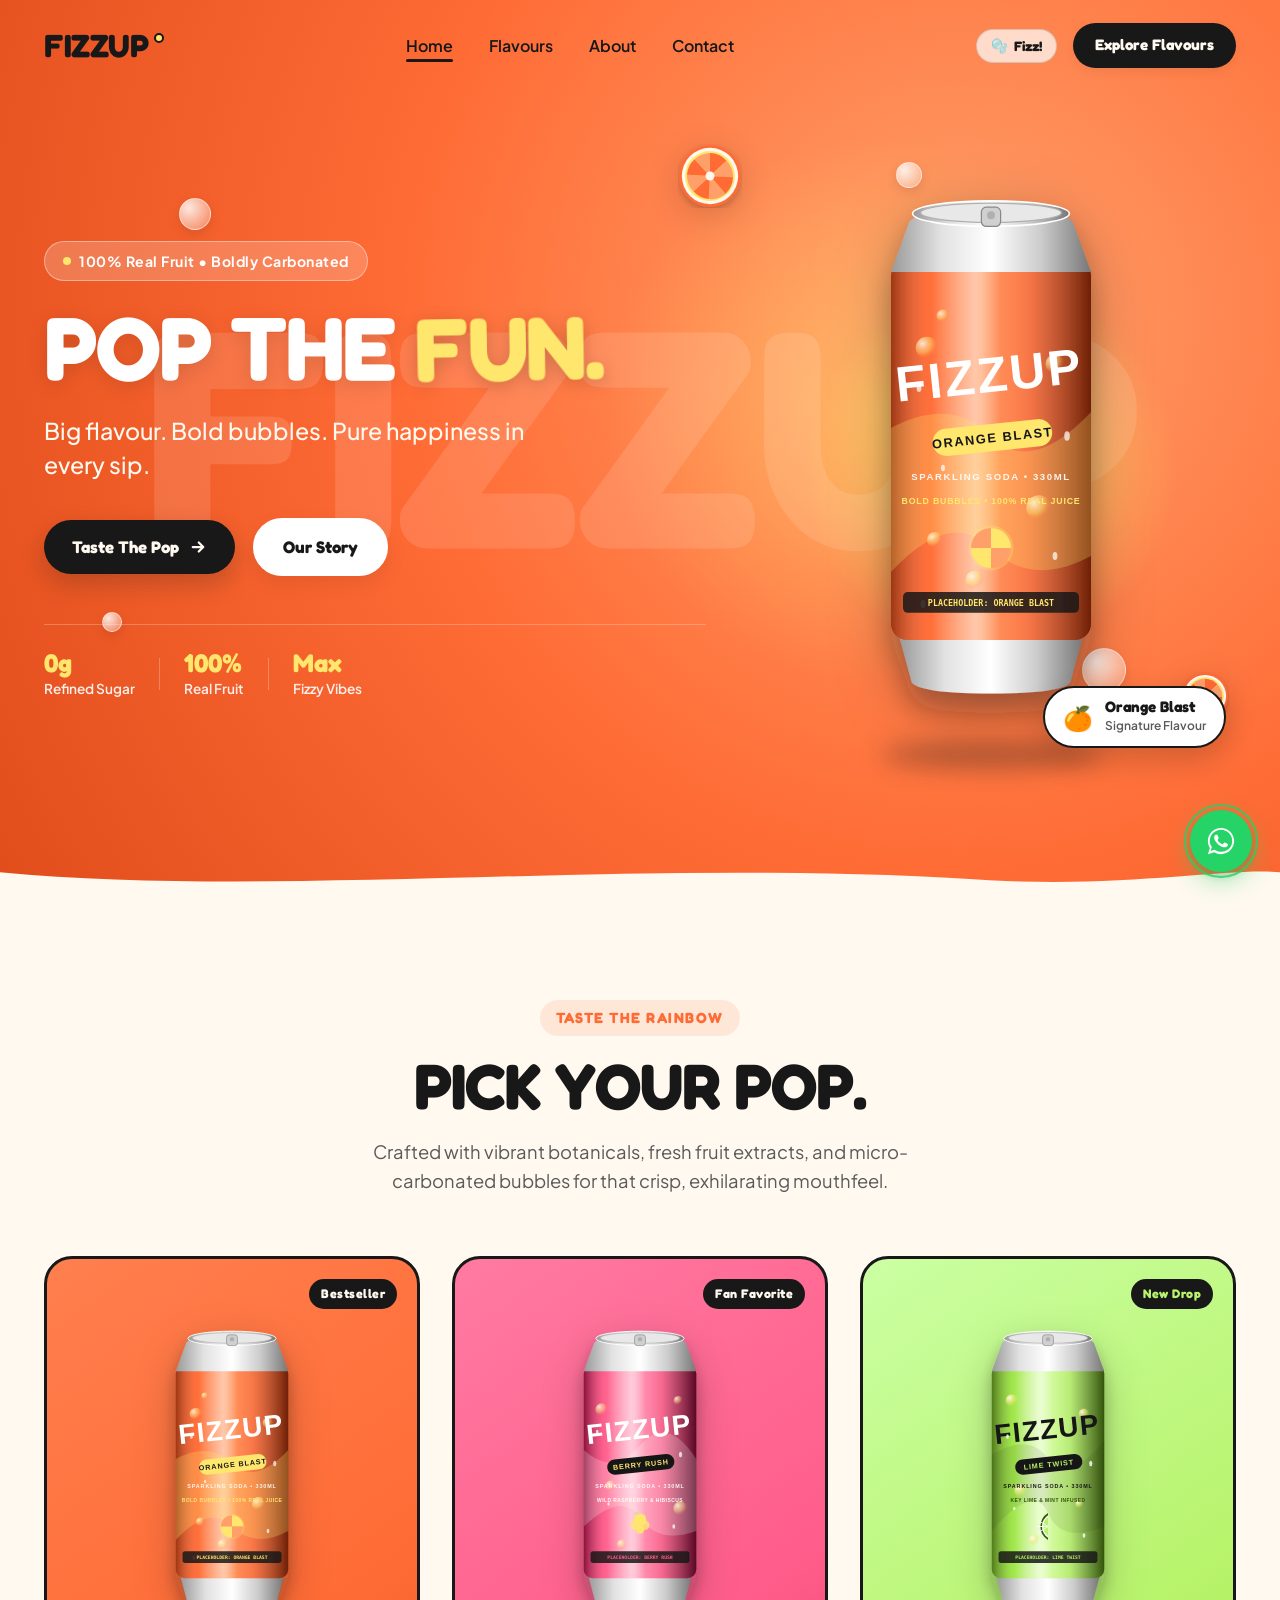
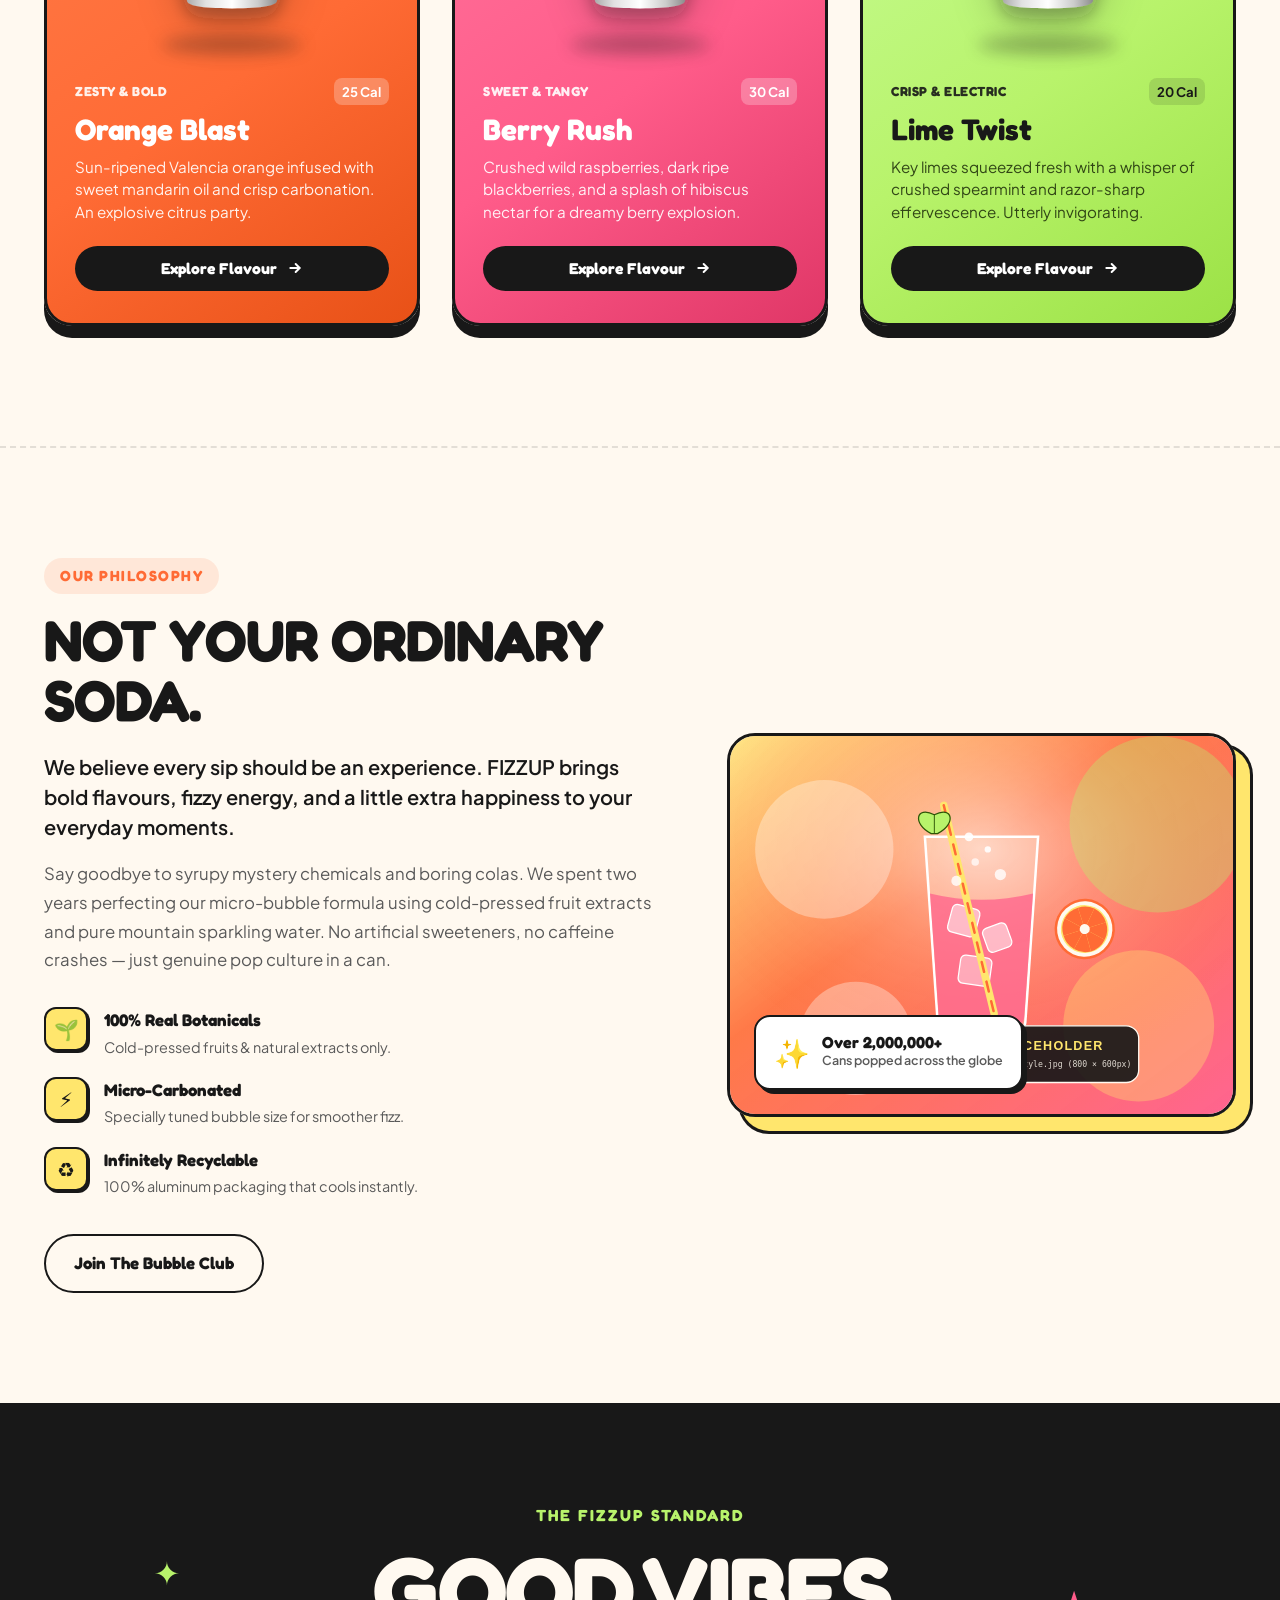
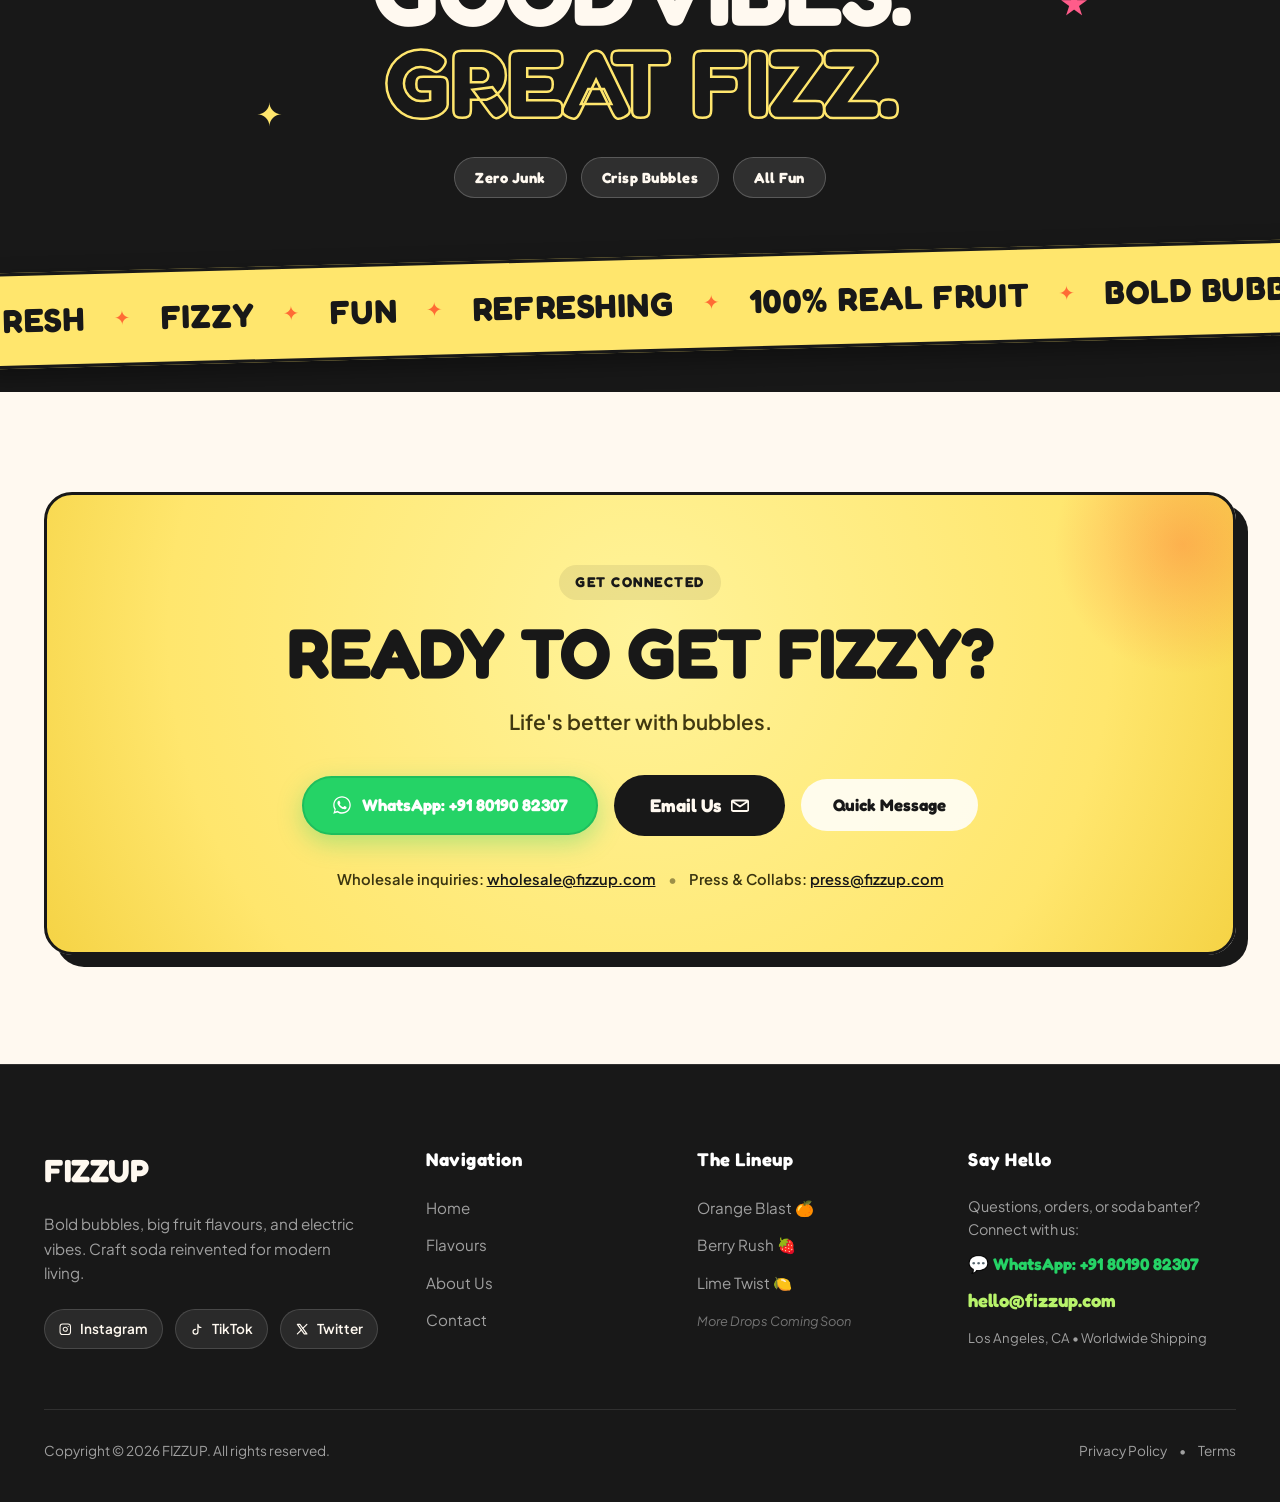
==== commit 48f0492a: "Add WhatsApp integration for +91 80190 82307 (floating chat widget, contact CTA, footer, and flavor " ====
--- a/index.html
+++ b/index.html
@@ -459,8 +459,14 @@
             <p class="contact-subtext">Life's better with bubbles.</p>
 
             <div class="contact-actions">
+              <a href="https://wa.me/918019082307?text=Hi%20FIZZUP!%20I'd%20like%20to%20place%20an%20order%20or%20know%20more%20about%20your%20craft%20sodas." target="_blank" rel="noopener noreferrer" class="btn btn-whatsapp" id="contactWhatsAppBtn">
+                <svg viewBox="0 0 32 32" fill="currentColor" width="20" height="20" aria-hidden="true">
+                  <path d="M16 2C8.28 2 2 8.28 2 16c0 2.72.78 5.26 2.13 7.42L2 30l6.77-2.08C10.84 29.17 13.34 30 16 30c7.72 0 14-6.28 14-14S23.72 2 16 2zm0 25.5c-2.34 0-4.55-.71-6.4-1.93l-.46-.3-4.22 1.3 1.32-4.11-.3-.48C4.66 20.08 4 18.09 4 16 4 9.38 9.38 4 16 4s12 5.38 12 12-5.38 11.5-12 11.5zm6.57-8.63c-.36-.18-2.13-1.05-2.46-1.17-.33-.12-.57-.18-.81.18-.24.36-.93 1.17-1.14 1.41-.21.24-.42.27-.78.09-.36-.18-1.52-.56-2.9-1.79-1.07-.96-1.79-2.14-2-2.5-.21-.36-.02-.56.16-.74.16-.16.36-.42.54-.63.18-.21.24-.36.36-.6.12-.24.06-.45-.03-.63-.09-.18-.81-1.95-1.11-2.67-.29-.7-.59-.6-.81-.61h-.69c-.24 0-.63.09-.96.45-.33.36-1.26 1.23-1.26 3 0 1.77 1.29 3.48 1.47 3.72.18.24 2.54 3.88 6.15 5.44.86.37 1.53.59 2.06.76.87.28 1.66.24 2.29.15.7-.1 2.13-.87 2.43-1.71.3-.84.3-1.56.21-1.71-.09-.15-.33-.24-.69-.42z"/>
+                </svg>
+                <span>WhatsApp: +91 80190 82307</span>
+              </a>
               <a href="mailto:hello@fizzup.com" class="btn btn-cta" id="contactCtaBtn">
-                <span>Get in Touch</span>
+                <span>Email Us</span>
                 <svg viewBox="0 0 20 20" fill="none" width="18" height="18" aria-hidden="true">
                   <path d="M2.5 6.667L10 11.667L17.5 6.667M2.5 5H17.5C18.42 5 19.167 5.746 19.167 6.667V15C19.167 15.92 18.42 16.667 17.5 16.667H2.5C1.58 16.667 0.833 15.92 0.833 15V6.667C0.833 5.746 1.58 5 2.5 5Z" stroke="currentColor" stroke-width="2" stroke-linecap="round" stroke-linejoin="round"/>
                 </svg>
@@ -555,12 +561,15 @@
           </ul>
         </div>
 
-        <!-- Contact Email Box -->
+        <!-- Contact Email & WhatsApp Box -->
         <div class="footer-links-col">
           <h4 class="footer-col-title">Say Hello</h4>
           <p class="footer-contact-info">
-            Questions, orders, or soda banter? Drop a line:
+            Questions, orders, or soda banter? Connect with us:
           </p>
+          <a href="https://wa.me/918019082307?text=Hi%20FIZZUP!%20I'd%20like%20to%20place%20an%20order%20or%20chat%20about%20your%20sodas." target="_blank" rel="noopener noreferrer" class="footer-whatsapp-link">
+            💬 WhatsApp: +91 80190 82307
+          </a>
           <a href="mailto:hello@fizzup.com" class="footer-email-link">
             hello@fizzup.com
           </a>
@@ -594,6 +603,24 @@
     </div>
   </div>
 
+  <!-- ==============================================
+       FLOATING WHATSAPP CHAT BUTTON (8019082307)
+       ============================================== -->
+  <a 
+    href="https://wa.me/918019082307?text=Hi%20FIZZUP!%20I'm%20interested%20in%20your%20craft%20sodas.%20Can%20you%20share%20more%20details%3F" 
+    target="_blank" 
+    rel="noopener noreferrer" 
+    class="whatsapp-float" 
+    id="whatsappFloat" 
+    aria-label="Chat with FIZZUP on WhatsApp (+91 80190 82307)"
+  >
+    <span class="whatsapp-pulse" aria-hidden="true"></span>
+    <svg viewBox="0 0 32 32" fill="currentColor" width="30" height="30" aria-hidden="true">
+      <path d="M16 2C8.28 2 2 8.28 2 16c0 2.72.78 5.26 2.13 7.42L2 30l6.77-2.08C10.84 29.17 13.34 30 16 30c7.72 0 14-6.28 14-14S23.72 2 16 2zm0 25.5c-2.34 0-4.55-.71-6.4-1.93l-.46-.3-4.22 1.3 1.32-4.11-.3-.48C4.66 20.08 4 18.09 4 16 4 9.38 9.38 4 16 4s12 5.38 12 12-5.38 11.5-12 11.5zm6.57-8.63c-.36-.18-2.13-1.05-2.46-1.17-.33-.12-.57-.18-.81.18-.24.36-.93 1.17-1.14 1.41-.21.24-.42.27-.78.09-.36-.18-1.52-.56-2.9-1.79-1.07-.96-1.79-2.14-2-2.5-.21-.36-.02-.56.16-.74.16-.16.36-.42.54-.63.18-.21.24-.36.36-.6.12-.24.06-.45-.03-.63-.09-.18-.81-1.95-1.11-2.67-.29-.7-.59-.6-.81-.61h-.69c-.24 0-.63.09-.96.45-.33.36-1.26 1.23-1.26 3 0 1.77 1.29 3.48 1.47 3.72.18.24 2.54 3.88 6.15 5.44.86.37 1.53.59 2.06.76.87.28 1.66.24 2.29.15.7-.1 2.13-.87 2.43-1.71.3-.84.3-1.56.21-1.71-.09-.15-.33-.24-.69-.42z"/>
+    </svg>
+    <span class="whatsapp-tooltip">Chat with us on WhatsApp!</span>
+  </a>
+
   <script src="script.js"></script>
 </body>
 </html>
--- a/style.css
+++ b/style.css
@@ -229,6 +229,37 @@
   background-color: var(--color-white);
   transform: translateY(-3px);
   box-shadow: 0 12px 24px rgba(0, 0, 0, 0.12);
+}
+
+.btn-whatsapp {
+  background-color: #25D366;
+  color: #FFFFFF;
+  box-shadow: 0 8px 24px rgba(37, 211, 102, 0.35);
+  border: 2px solid #1EBE5D;
+}
+
+.btn-whatsapp:hover {
+  background-color: #20BA5A;
+  color: #FFFFFF;
+  transform: translateY(-3px) scale(1.02);
+  box-shadow: 0 14px 30px rgba(37, 211, 102, 0.45);
+}
+
+.footer-whatsapp-link {
+  display: inline-flex;
+  align-items: center;
+  gap: 8px;
+  font-family: var(--font-heading);
+  font-size: 1.05rem;
+  font-weight: 800;
+  color: #25D366;
+  margin-bottom: 8px;
+  transition: color var(--transition-fast), transform var(--transition-fast);
+}
+
+.footer-whatsapp-link:hover {
+  color: #55EF8A;
+  transform: translateX(4px);
 }
 
 /* Sound Effect Button */
@@ -1826,3 +1857,109 @@
     animation: none !important;
   }
 }
+
+/* --------------------------------------------------------------------------
+   15. Floating WhatsApp Chat Widget (8019082307)
+   -------------------------------------------------------------------------- */
+.whatsapp-float {
+  position: fixed;
+  bottom: 28px;
+  right: 28px;
+  width: 62px;
+  height: 62px;
+  background-color: #25D366;
+  color: #FFFFFF;
+  border-radius: 50%;
+  display: flex;
+  align-items: center;
+  justify-content: center;
+  box-shadow: 0 8px 25px rgba(37, 211, 102, 0.45), 0 4px 10px rgba(0, 0, 0, 0.15);
+  z-index: 990;
+  transition: transform var(--transition-fast), box-shadow var(--transition-fast), background-color var(--transition-fast);
+  text-decoration: none;
+}
+
+.whatsapp-float:hover {
+  transform: scale(1.1) translateY(-4px);
+  background-color: #20BA5A;
+  box-shadow: 0 14px 32px rgba(37, 211, 102, 0.6);
+}
+
+.whatsapp-float:active {
+  transform: scale(0.95);
+}
+
+/* Pulsating wave effect */
+.whatsapp-pulse {
+  position: absolute;
+  inset: -6px;
+  border-radius: 50%;
+  border: 2px solid #25D366;
+  opacity: 0.8;
+  animation: waPulse 2s cubic-bezier(0.24, 0, 0.38, 1) infinite;
+  pointer-events: none;
+}
+
+@keyframes waPulse {
+  0% {
+    transform: scale(0.9);
+    opacity: 0.9;
+  }
+  70% {
+    transform: scale(1.35);
+    opacity: 0;
+  }
+  100% {
+    transform: scale(1.4);
+    opacity: 0;
+  }
+}
+
+/* Tooltip on hover */
+.whatsapp-tooltip {
+  position: absolute;
+  right: 74px;
+  white-space: nowrap;
+  background-color: var(--color-deep-black);
+  color: #FFFFFF;
+  font-family: var(--font-heading);
+  font-size: 0.88rem;
+  font-weight: 700;
+  padding: 8px 16px;
+  border-radius: var(--radius-pill);
+  box-shadow: 0 6px 16px rgba(0, 0, 0, 0.25);
+  opacity: 0;
+  pointer-events: none;
+  transform: translateX(10px);
+  transition: opacity var(--transition-fast), transform var(--transition-fast);
+}
+
+.whatsapp-tooltip::after {
+  content: '';
+  position: absolute;
+  top: 50%;
+  right: -6px;
+  transform: translateY(-50%);
+  border-width: 6px 0 6px 6px;
+  border-style: solid;
+  border-color: transparent transparent transparent var(--color-deep-black);
+}
+
+.whatsapp-float:hover .whatsapp-tooltip {
+  opacity: 1;
+  transform: translateX(0);
+}
+
+@media (max-width: 768px) {
+  .whatsapp-float {
+    bottom: 20px;
+    right: 20px;
+    width: 56px;
+    height: 56px;
+  }
+
+  .whatsapp-tooltip {
+    display: none;
+  }
+}
+
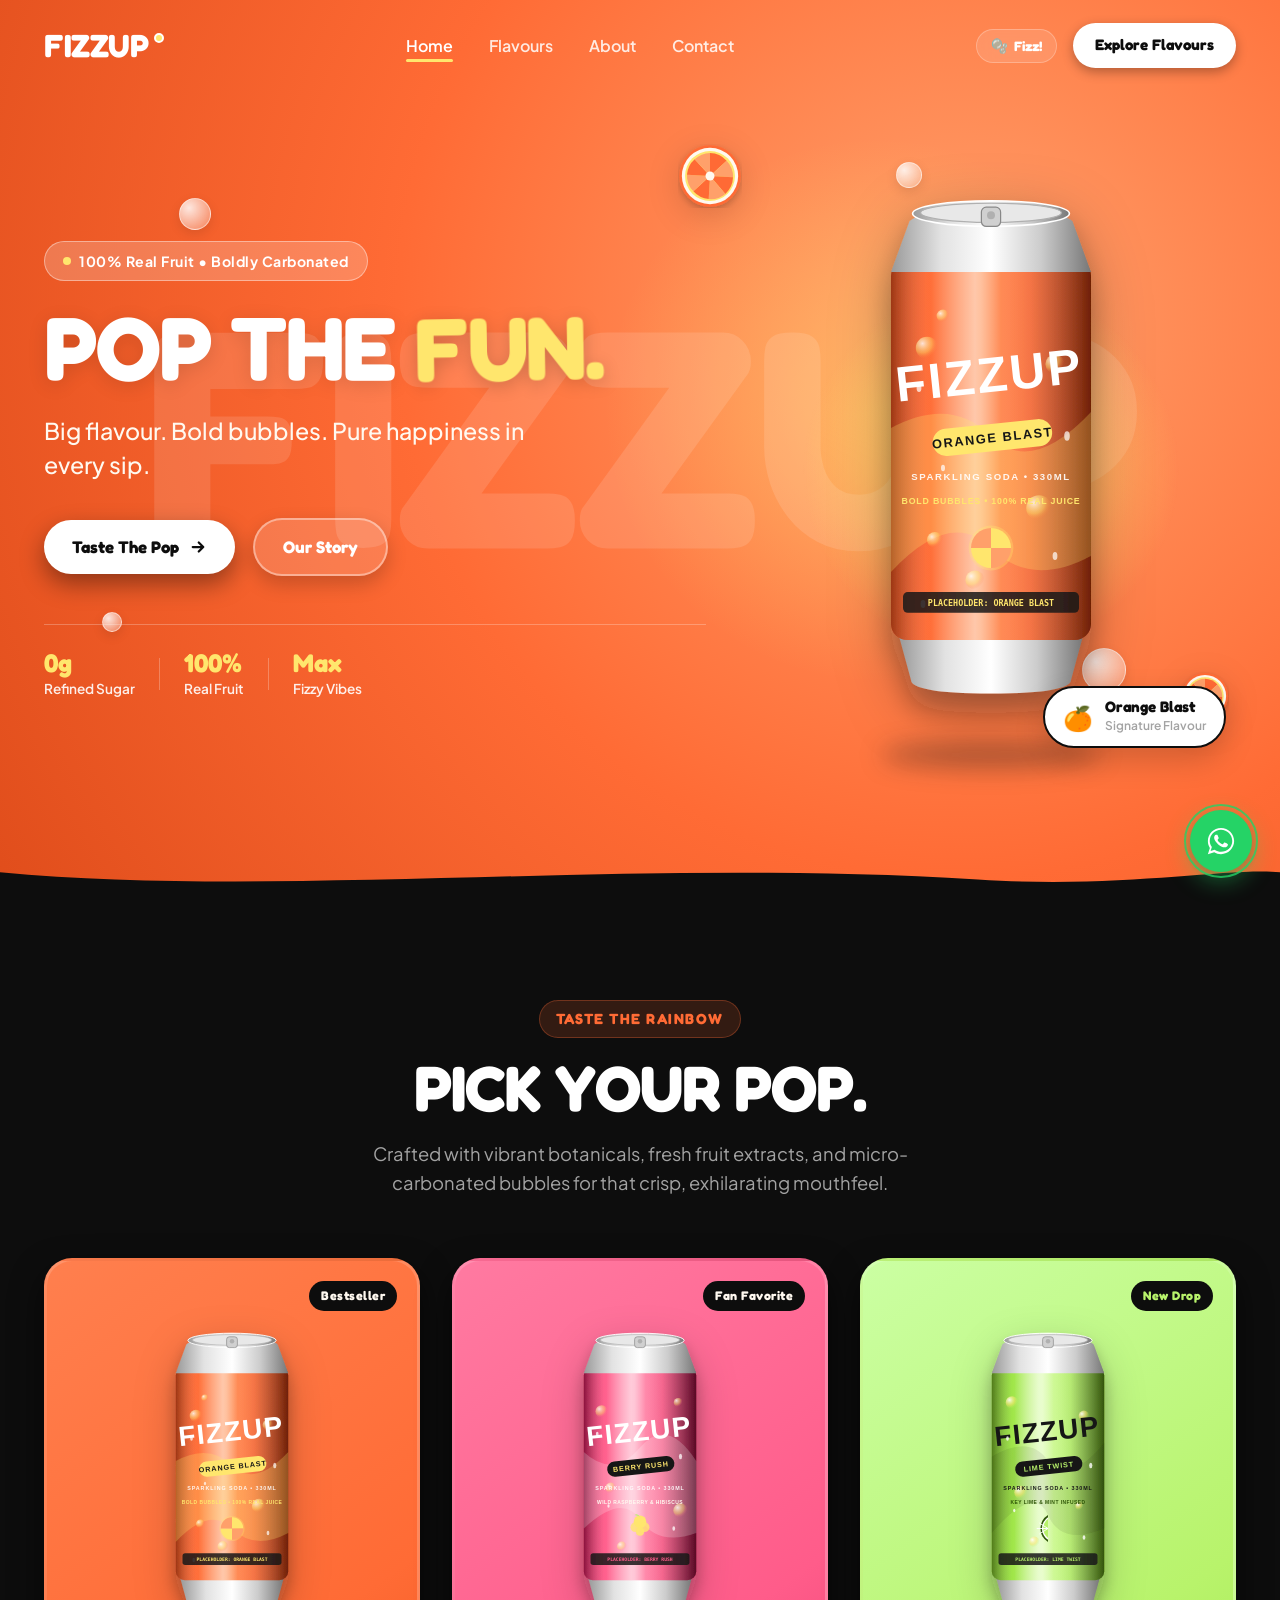
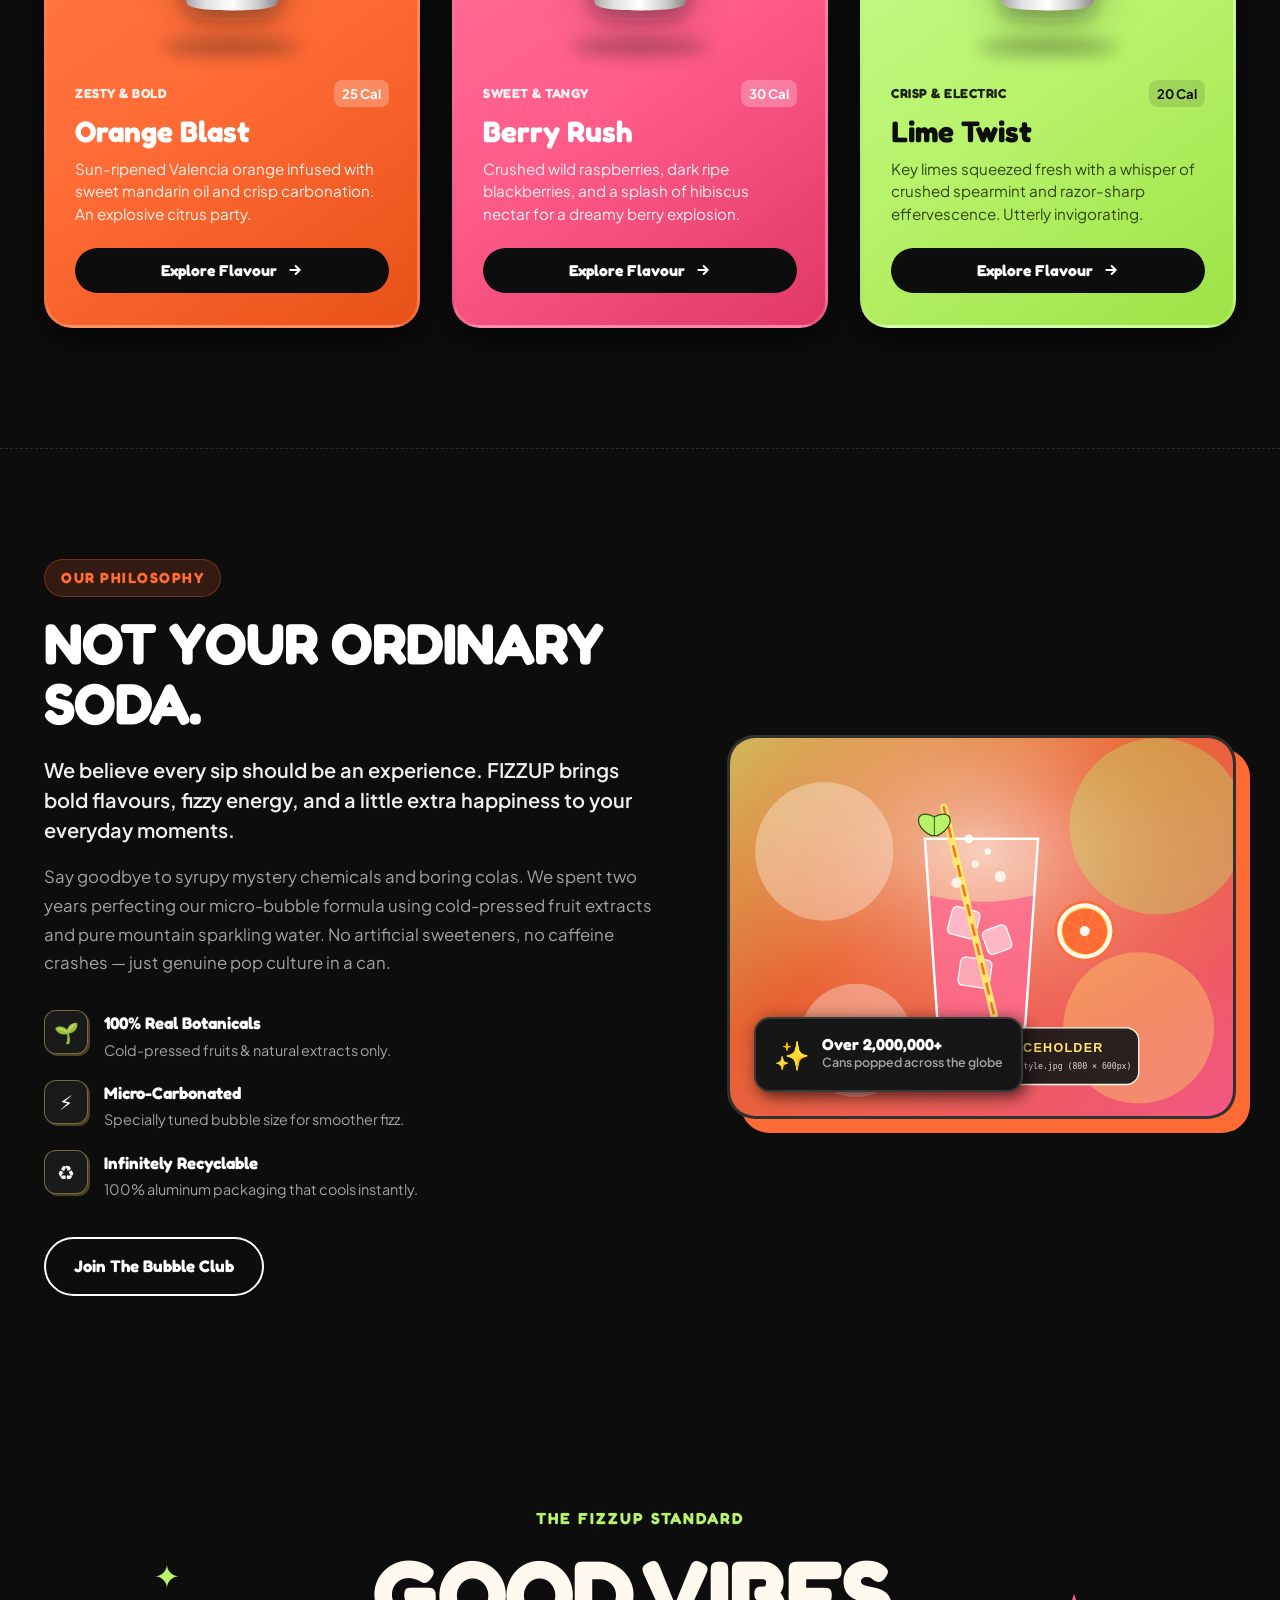
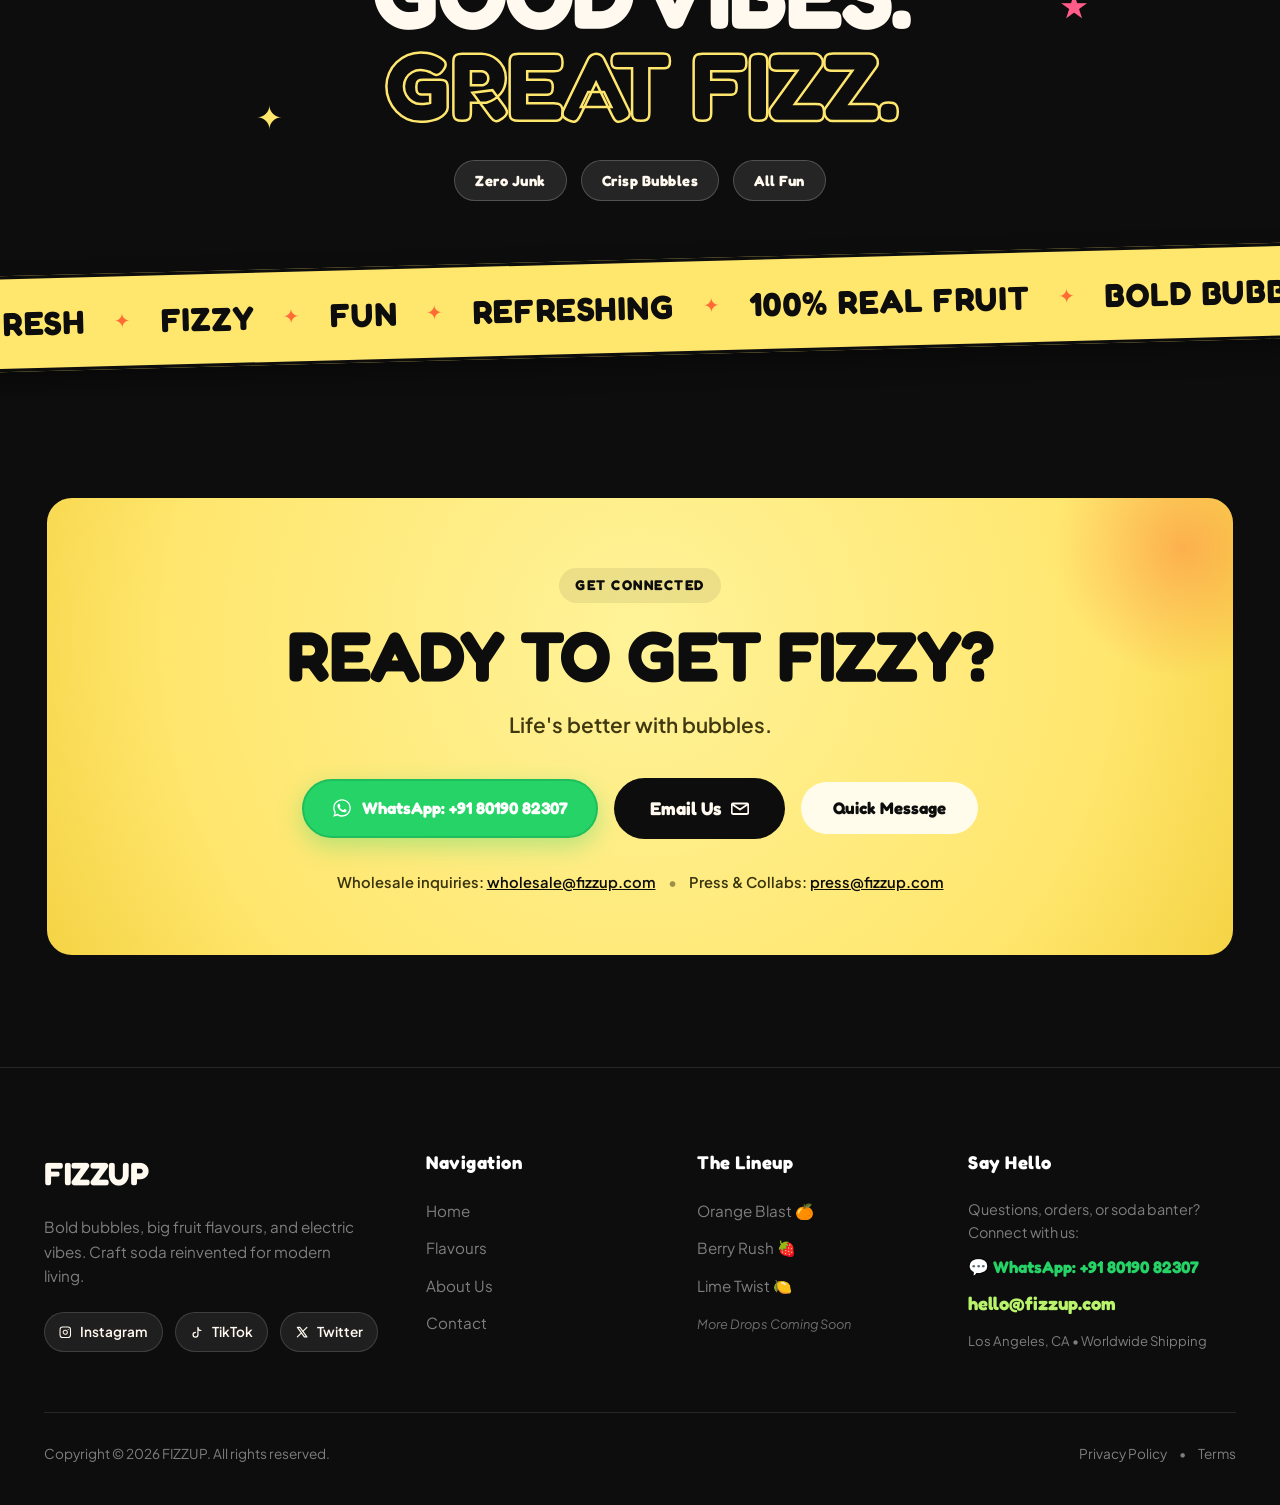
==== commit a30a1bd2: "Transform site background to sleek deep black aesthetic with vibrant neon accents" ====
--- a/index.html
+++ b/index.html
@@ -170,7 +170,7 @@
       <!-- Smooth bottom curve divider -->
       <div class="hero-wave-divider" aria-hidden="true">
         <svg viewBox="0 0 1440 100" fill="none" preserveAspectRatio="none">
-          <path d="M0,40 C320,95 700,10 1100,55 C1260,75 1380,30 1440,40 L1440,100 L0,100 Z" fill="#FFF9F0"/>
+          <path d="M0,40 C320,95 700,10 1100,55 C1260,75 1380,30 1440,40 L1440,100 L0,100 Z" fill="#0D0D0D"/>
         </svg>
       </div>
     </section>
--- a/style.css
+++ b/style.css
@@ -11,27 +11,29 @@
   --color-lemon-yellow: #FFE66D;
   --color-strawberry-pink: #FF5C8A;
   --color-fresh-lime: #B8F36B;
-  --color-deep-black: #181818;
+  --color-deep-black: #0D0D0D;
+  --color-card-dark: #161616;
+  --color-card-border: rgba(255, 255, 255, 0.12);
   --color-cream-white: #FFF9F0;
 
   /* Neutrals & Alpha Accents */
   --color-white: #FFFFFF;
-  --color-text-muted: #5A5A5A;
-  --color-text-light: #A0A0A0;
-  --color-border-light: rgba(24, 24, 24, 0.08);
+  --color-text-muted: #A3A3A3;
+  --color-text-light: #7E7E7E;
+  --color-border-light: rgba(255, 255, 255, 0.1);
   --color-glass-white: rgba(255, 255, 255, 0.85);
-  --color-glass-dark: rgba(24, 24, 24, 0.88);
+  --color-glass-dark: rgba(13, 13, 13, 0.92);
 
   /* Typography */
   --font-heading: 'Fredoka', cursive, system-ui, -apple-system, sans-serif;
   --font-body: 'Plus Jakarta Sans', system-ui, -apple-system, sans-serif;
 
   /* Shadows */
-  --shadow-sm: 0 4px 12px rgba(24, 24, 24, 0.06);
-  --shadow-md: 0 10px 30px rgba(24, 24, 24, 0.08);
-  --shadow-lg: 0 20px 50px rgba(24, 24, 24, 0.14);
+  --shadow-sm: 0 4px 12px rgba(0, 0, 0, 0.3);
+  --shadow-md: 0 10px 30px rgba(0, 0, 0, 0.4);
+  --shadow-lg: 0 20px 50px rgba(0, 0, 0, 0.6);
   --shadow-pill: 0 8px 24px rgba(255, 107, 53, 0.28);
-  --shadow-can: 0 26px 40px -10px rgba(24, 24, 24, 0.35);
+  --shadow-can: 0 26px 40px -10px rgba(0, 0, 0, 0.6);
 
   /* Radii */
   --radius-sm: 8px;
@@ -65,8 +67,8 @@
 
 body {
   font-family: var(--font-body);
-  background-color: var(--color-cream-white);
-  color: var(--color-deep-black);
+  background-color: var(--color-deep-black);
+  color: var(--color-white);
   line-height: 1.6;
   overflow-x: hidden;
   position: relative;
@@ -133,15 +135,16 @@
 }
 
 .btn-primary {
-  background-color: var(--color-deep-black);
-  color: var(--color-cream-white);
-  box-shadow: 0 10px 24px rgba(24, 24, 24, 0.22);
+  background-color: var(--color-white);
+  color: var(--color-deep-black);
+  box-shadow: 0 10px 24px rgba(0, 0, 0, 0.4);
 }
 
 .btn-primary:hover {
-  background-color: #2b2b2b;
+  background-color: var(--color-lemon-yellow);
+  color: var(--color-deep-black);
   transform: translateY(-3px);
-  box-shadow: 0 16px 32px rgba(24, 24, 24, 0.32);
+  box-shadow: 0 16px 32px rgba(255, 230, 109, 0.35);
 }
 
 .btn-primary .btn-arrow {
@@ -153,42 +156,43 @@
 }
 
 .btn-secondary {
+  background-color: rgba(255, 255, 255, 0.15);
+  color: var(--color-white);
+  border: 2px solid rgba(255, 255, 255, 0.4);
+  box-shadow: 0 8px 20px rgba(0, 0, 0, 0.2);
+}
+
+.btn-secondary:hover {
   background-color: var(--color-white);
   color: var(--color-deep-black);
-  border: 2px solid var(--color-white);
-  box-shadow: 0 8px 20px rgba(0, 0, 0, 0.08);
-}
-
-.btn-secondary:hover {
-  background-color: transparent;
-  color: var(--color-white);
   transform: translateY(-3px);
 }
 
 .btn-secondary-dark {
   background-color: transparent;
+  color: var(--color-white);
+  border: 2.5px solid var(--color-white);
+}
+
+.btn-secondary-dark:hover {
+  background-color: var(--color-white);
   color: var(--color-deep-black);
-  border: 2.5px solid var(--color-deep-black);
-}
-
-.btn-secondary-dark:hover {
-  background-color: var(--color-deep-black);
-  color: var(--color-cream-white);
   transform: translateY(-3px);
 }
 
 .btn-nav {
   padding: 10px 22px;
   font-size: 0.95rem;
-  background-color: var(--color-deep-black);
-  color: var(--color-cream-white);
+  background-color: var(--color-white);
+  color: var(--color-deep-black);
   box-shadow: var(--shadow-sm);
 }
 
 .btn-nav:hover {
-  background-color: #333333;
+  background-color: var(--color-lemon-yellow);
+  color: var(--color-deep-black);
   transform: translateY(-2px);
-  box-shadow: var(--shadow-md);
+  box-shadow: 0 8px 18px rgba(255, 230, 109, 0.3);
 }
 
 .btn-flavour {
@@ -276,14 +280,17 @@
   font-family: var(--font-heading);
   font-size: 0.85rem;
   font-weight: 700;
-  color: var(--color-deep-black);
+  color: var(--color-white);
+  background: rgba(255, 255, 255, 0.12);
+  border: 1.5px solid rgba(255, 255, 255, 0.25);
   transition: transform var(--transition-fast), background-color var(--transition-fast);
 }
 
 .fizz-sound-btn:hover {
   background-color: var(--color-white);
+  color: var(--color-deep-black);
   transform: scale(1.08);
-  border-color: var(--color-deep-black);
+  border-color: var(--color-white);
 }
 
 .fizz-sound-btn:active {
@@ -305,10 +312,11 @@
 
 .header.scrolled {
   padding: 12px 0;
-  background-color: rgba(255, 249, 240, 0.92);
+  background-color: rgba(13, 13, 13, 0.94);
   backdrop-filter: blur(12px);
   -webkit-backdrop-filter: blur(12px);
-  box-shadow: 0 4px 20px rgba(24, 24, 24, 0.06);
+  box-shadow: 0 4px 20px rgba(0, 0, 0, 0.5);
+  border-bottom: 1px solid rgba(255, 255, 255, 0.08);
 }
 
 .nav-container {
@@ -329,7 +337,7 @@
   font-size: 2rem;
   font-weight: 900;
   letter-spacing: -0.5px;
-  color: var(--color-deep-black);
+  color: var(--color-white);
   transition: transform var(--transition-fast);
 }
 
@@ -342,7 +350,7 @@
   height: 10px;
   border-radius: 50%;
   background-color: var(--color-lemon-yellow);
-  border: 2px solid var(--color-deep-black);
+  border: 2px solid var(--color-white);
   transform: translateY(-8px);
   animation: pulseBubble 2s infinite ease-in-out;
 }
@@ -368,10 +376,15 @@
   font-family: var(--font-body);
   font-size: 1rem;
   font-weight: 600;
-  color: var(--color-deep-black);
+  color: rgba(255, 255, 255, 0.85);
   position: relative;
   padding: 6px 0;
   transition: color var(--transition-fast);
+}
+
+.nav-link:hover,
+.nav-link.active {
+  color: var(--color-white);
 }
 
 .nav-link::after {
@@ -381,7 +394,7 @@
   left: 0;
   width: 0%;
   height: 2.5px;
-  background-color: var(--color-deep-black);
+  background-color: var(--color-lemon-yellow);
   border-radius: 2px;
   transition: width var(--transition-medium);
 }
@@ -412,7 +425,7 @@
   display: block;
   height: 3px;
   width: 100%;
-  background-color: var(--color-deep-black);
+  background-color: var(--color-white);
   border-radius: 3px;
   transition: transform var(--transition-medium), opacity var(--transition-fast);
 }
@@ -790,7 +803,7 @@
    -------------------------------------------------------------------------- */
 .flavours-section {
   padding: 100px 0 120px;
-  background-color: var(--color-cream-white);
+  background-color: var(--color-deep-black);
   position: relative;
 }
 
@@ -802,7 +815,8 @@
   letter-spacing: 1.5px;
   text-transform: uppercase;
   color: var(--color-electric-orange);
-  background-color: rgba(255, 107, 53, 0.12);
+  background-color: rgba(255, 107, 53, 0.16);
+  border: 1px solid rgba(255, 107, 53, 0.3);
   padding: 6px 16px;
   border-radius: var(--radius-pill);
   margin-bottom: 16px;
@@ -814,7 +828,7 @@
   font-weight: 900;
   line-height: 1.05;
   letter-spacing: -1px;
-  color: var(--color-deep-black);
+  color: var(--color-white);
   margin-bottom: 18px;
 }
 
@@ -841,15 +855,15 @@
   display: flex;
   flex-direction: column;
   justify-content: space-between;
-  border: 3px solid var(--color-deep-black);
-  box-shadow: 0 12px 0 var(--color-deep-black);
+  border: 3px solid rgba(255, 255, 255, 0.15);
+  box-shadow: 0 14px 32px rgba(0, 0, 0, 0.6);
   overflow: hidden;
   transition: transform var(--transition-medium), box-shadow var(--transition-medium), background-color var(--transition-medium);
 }
 
 .flavour-card:hover {
   transform: translateY(-10px);
-  box-shadow: 0 20px 0 var(--color-deep-black);
+  box-shadow: 0 22px 48px rgba(0, 0, 0, 0.8), 0 0 24px rgba(255, 107, 53, 0.25);
 }
 
 /* Distinct Card Backgrounds */
@@ -988,8 +1002,8 @@
    -------------------------------------------------------------------------- */
 .brand-story-section {
   padding: 110px 0;
-  background-color: var(--color-cream-white);
-  border-top: 2px dashed rgba(24, 24, 24, 0.12);
+  background-color: var(--color-deep-black);
+  border-top: 1px dashed rgba(255, 255, 255, 0.12);
 }
 
 .story-grid {
@@ -1005,7 +1019,7 @@
   font-weight: 900;
   line-height: 1.05;
   letter-spacing: -1px;
-  color: var(--color-deep-black);
+  color: var(--color-white);
   margin-bottom: 22px;
 }
 
@@ -1013,7 +1027,7 @@
   font-size: 1.25rem;
   font-weight: 600;
   line-height: 1.5;
-  color: var(--color-deep-black);
+  color: #F0F0F0;
   margin-bottom: 18px;
 }
 
@@ -1042,21 +1056,21 @@
   width: 44px;
   height: 44px;
   flex-shrink: 0;
-  background-color: var(--color-lemon-yellow);
-  border: 2px solid var(--color-deep-black);
+  background-color: #1A1A1A;
+  border: 1.5px solid rgba(255, 230, 109, 0.4);
   border-radius: 12px;
   display: flex;
   align-items: center;
   justify-content: center;
   font-size: 1.25rem;
-  box-shadow: 2px 2px 0 var(--color-deep-black);
+  box-shadow: 2px 2px 0 rgba(255, 230, 109, 0.25);
 }
 
 .feature-text h4 {
   font-family: var(--font-heading);
   font-size: 1.05rem;
   font-weight: 800;
-  color: var(--color-deep-black);
+  color: var(--color-white);
   margin-bottom: 2px;
 }
 
@@ -1070,8 +1084,8 @@
   position: relative;
   border-radius: var(--radius-lg);
   overflow: hidden;
-  border: 3.5px solid var(--color-deep-black);
-  box-shadow: 14px 14px 0 var(--color-lemon-yellow), 14px 14px 0 3px var(--color-deep-black);
+  border: 3px solid rgba(255, 255, 255, 0.15);
+  box-shadow: 14px 14px 0 var(--color-electric-orange);
   transition: transform var(--transition-medium);
 }
 
@@ -1089,9 +1103,9 @@
   position: absolute;
   bottom: 24px;
   left: 24px;
-  background-color: var(--color-white);
-  border: 2.5px solid var(--color-deep-black);
-  box-shadow: 4px 4px 0 var(--color-deep-black);
+  background-color: #161616;
+  border: 2px solid rgba(255, 255, 255, 0.15);
+  box-shadow: 4px 4px 16px rgba(0, 0, 0, 0.7);
   border-radius: var(--radius-md);
   padding: 12px 18px;
   display: flex;
@@ -1109,7 +1123,7 @@
   font-family: var(--font-heading);
   font-size: 1rem;
   font-weight: 800;
-  color: var(--color-deep-black);
+  color: var(--color-white);
   line-height: 1.1;
 }
 
@@ -1248,7 +1262,7 @@
    -------------------------------------------------------------------------- */
 .contact-section {
   padding: 100px 0 110px;
-  background-color: var(--color-cream-white);
+  background-color: var(--color-deep-black);
   position: relative;
 }
 
@@ -1571,13 +1585,14 @@
 
 .modal-card {
   position: relative;
-  background-color: var(--color-cream-white);
-  border: 3.5px solid var(--color-deep-black);
+  background-color: #141414;
+  color: var(--color-white);
+  border: 2.5px solid rgba(255, 255, 255, 0.18);
   border-radius: var(--radius-lg);
   max-width: 600px;
   width: 100%;
   padding: 40px;
-  box-shadow: 12px 12px 0 var(--color-deep-black);
+  box-shadow: 0 24px 60px rgba(0, 0, 0, 0.95);
   transform: scale(0.92) translateY(20px);
   transition: transform 0.35s cubic-bezier(0.16, 1, 0.3, 1);
   max-height: 90vh;
@@ -1595,8 +1610,9 @@
   width: 36px;
   height: 36px;
   border-radius: 50%;
-  background-color: var(--color-deep-black);
-  color: var(--color-white);
+  background-color: #242424;
+  color: var(--color-white);
+  border: 1px solid rgba(255, 255, 255, 0.2);
   font-size: 1.6rem;
   line-height: 1;
   display: flex;
@@ -1622,7 +1638,7 @@
 .modal-flavor-img {
   width: 100px;
   height: auto;
-  filter: drop-shadow(0 8px 16px rgba(0,0,0,0.2));
+  filter: drop-shadow(0 8px 16px rgba(0,0,0,0.5));
 }
 
 .modal-flavor-title {
@@ -1630,7 +1646,7 @@
   font-size: 2.2rem;
   font-weight: 900;
   line-height: 1.1;
-  color: var(--color-deep-black);
+  color: var(--color-white);
 }
 
 .modal-flavor-subtitle {
@@ -1645,10 +1661,10 @@
   grid-template-columns: repeat(3, 1fr);
   gap: 12px;
   margin: 20px 0;
-  background-color: #F5EFE6;
+  background-color: #1E1E1E;
   padding: 16px;
   border-radius: var(--radius-md);
-  border: 2px solid var(--color-deep-black);
+  border: 1.5px solid rgba(255, 255, 255, 0.1);
 }
 
 .modal-spec-item {
@@ -1668,7 +1684,7 @@
   font-family: var(--font-heading);
   font-size: 1.25rem;
   font-weight: 800;
-  color: var(--color-deep-black);
+  color: var(--color-white);
 }
 
 /* --------------------------------------------------------------------------
